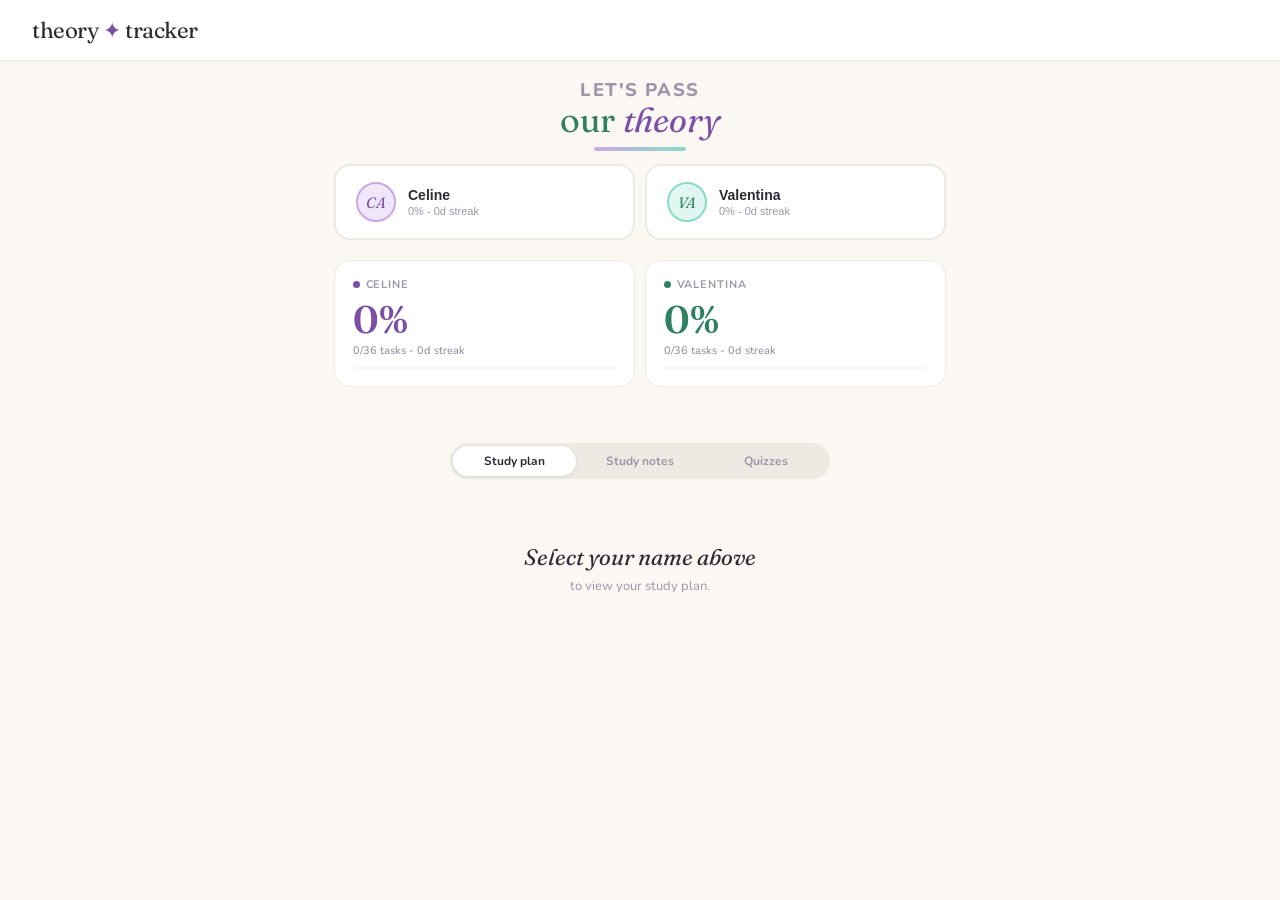
==== driving/theory.html @ 62788076 "Import Theory Tracker source" ====
<!DOCTYPE html>
<html lang="en">
<head>
<meta charset="UTF-8">
<meta name="apple-mobile-web-app-capable" content="yes">
<meta name="apple-mobile-web-app-status-bar-style" content="default">
<meta name="apple-mobile-web-app-title" content="Theory Tracker">
<meta name="theme-color" content="#7B4FA6">
<link rel="manifest" href="/manifest.json">
<link rel="apple-touch-icon" href="/icon-192.png">
<link rel="apple-touch-icon" sizes="192x192" href="/icon-192.png">
<link rel="apple-touch-icon" sizes="512x512" href="/icon-512.png">
<meta name="viewport" content="width=device-width, initial-scale=1.0">
<title>Theory Tracker</title>
<link rel="preconnect" href="https://fonts.googleapis.com">
<link href="https://fonts.googleapis.com/css2?family=Fraunces:ital,opsz,wght@0,9..144,400;0,9..144,600;1,9..144,400&family=Nunito:wght@400;500;600;700&display=swap" rel="stylesheet">
<style>
:root{--bg:#FBF8F4;--white:#FFFFFF;--text:#2D2A35;--muted:#9B96A8;--border:#EDE9E3;
--w1:#E8D5F5;--w1t:#7B4FA6;--w1b:#F5EDFB;--w2:#D5EEF5;--w2t:#2E7FA0;--w2b:#EAF7FB;
--w3:#F5D5E8;--w3t:#A64F7B;--w3b:#FBE9F4;--w4:#F5E8D5;--w4t:#A67B4F;--w4b:#FBF2E9;
--w5:#D5F5E8;--w5t:#2E8060;--w5b:#E9FBF4;--w6:#F0F5D5;--w6t:#6B7A30;--w6b:#F7FBE9;
--c:#C9A8E8;--c-soft:#F0E6FA;--c-text:#7B4FA6;--v:#8ADBC5;--v-soft:#E0F7F1;--v-text:#2E8060;
--radius:16px;--radius-sm:10px;--radius-pill:100px;}
*{box-sizing:border-box;margin:0;padding:0;}
body{background:var(--bg);color:var(--text);font-family:"Nunito",sans-serif;font-size:14px;min-height:100vh;}
.top-bar{background:var(--white);border-bottom:1.5px solid var(--border);padding:1rem 2rem;display:flex;align-items:center;justify-content:space-between;position:sticky;top:0;z-index:10;}
.logo{font-family:"Fraunces",serif;font-size:1.4rem;color:var(--text);letter-spacing:-0.02em;}
.logo .star{color:var(--c-text);}
.tabs{display:flex;gap:3px;background:var(--border);border-radius:var(--radius-pill);padding:3px;margin:1.25rem auto 1rem;max-width:380px;}
.tab-btn{flex:1;padding:7px 8px;border:none;border-radius:var(--radius-pill);font-family:"Nunito",sans-serif;font-size:12px;font-weight:700;cursor:pointer;transition:all 0.2s;background:transparent;color:var(--muted);}
.tab-btn.active{background:var(--white);color:var(--text);box-shadow:0 1px 4px rgba(0,0,0,0.08);}
.main{max-width:660px;margin:0 auto;padding:0 1.5rem 5rem;}
.welcome{text-align:center;padding:1.25rem 0 0.85rem;}
.welcome h2{font-family:"Fraunces",serif;color:var(--text);line-height:1.02;}
.welcome h2 .line-main{display:block;font-size:1.15rem;font-family:"Nunito",sans-serif;font-weight:800;letter-spacing:0.08em;text-transform:uppercase;color:var(--muted);margin-bottom:2px;}
.welcome h2 .line-accent{display:block;font-size:2.15rem;font-weight:400;}
.welcome h2 .soft{color:var(--v-text);}
.welcome h2 .script{font-style:italic;color:var(--c-text);}
.welcome h2::after{content:"";display:block;width:92px;height:4px;border-radius:4px;background:linear-gradient(90deg,var(--c),var(--v));margin:10px auto 0;}
.picker{display:grid;grid-template-columns:1fr 1fr;gap:10px;margin-bottom:1.25rem;}
.pick-btn{background:var(--white);border:2px solid var(--border);border-radius:var(--radius);padding:1rem 1.25rem;cursor:pointer;display:flex;align-items:center;gap:12px;transition:all 0.18s;text-align:left;}
.pick-btn:hover{border-color:var(--c);transform:translateY(-1px);}
.pick-btn.active-c{border-color:var(--c);background:var(--c-soft);}
.pick-btn.active-v{border-color:var(--v);background:var(--v-soft);}
.pick-avatar{width:40px;height:40px;border-radius:50%;display:flex;align-items:center;justify-content:center;font-family:"Fraunces",serif;font-style:italic;font-size:15px;flex-shrink:0;}
.av-c{background:var(--c-soft);color:var(--c-text);border:2px solid var(--c);}
.av-v{background:var(--v-soft);color:var(--v-text);border:2px solid var(--v);}
.pick-name{font-size:14px;font-weight:700;color:var(--text);}
.pick-sub{font-size:11px;color:var(--muted);margin-top:2px;}
.vs-grid{display:grid;grid-template-columns:1fr 1fr;gap:10px;margin-bottom:1.25rem;}
.vs-card{background:var(--white);border:1.5px solid var(--border);border-radius:var(--radius);padding:1rem 1.1rem;}
.vs-label{font-size:11px;font-weight:700;letter-spacing:0.08em;text-transform:uppercase;color:var(--muted);display:flex;align-items:center;gap:6px;margin-bottom:8px;}
.dot{width:7px;height:7px;border-radius:50%;flex-shrink:0;}
.dot-c{background:var(--c-text);}.dot-v{background:var(--v-text);}
.vs-pct{font-family:"Fraunces",serif;font-size:2.4rem;font-weight:600;line-height:1;}
.vs-pct.col-c{color:var(--c-text);}.vs-pct.col-v{color:var(--v-text);}
.vs-detail{font-size:11px;color:var(--muted);margin-top:4px;font-weight:600;}
.vs-lead{font-size:11px;font-weight:700;margin-top:6px;padding:3px 10px;border-radius:var(--radius-pill);display:inline-block;}
.track{height:4px;background:var(--bg);border-radius:2px;margin-top:8px;overflow:hidden;}
.track-fill{height:4px;border-radius:2px;transition:width 0.6s cubic-bezier(.4,0,.2,1);}
.fill-c{background:var(--c-text);}.fill-v{background:var(--v-text);}
.syncing{font-size:11px;color:var(--muted);text-align:right;min-height:16px;margin-bottom:2px;}
.banner{border-radius:var(--radius);padding:12px 16px;margin-bottom:1rem;display:flex;align-items:center;gap:10px;font-size:13px;font-weight:600;border:1.5px solid transparent;}
.week-block{border-radius:var(--radius);margin-bottom:8px;overflow:hidden;border:1.5px solid transparent;transition:box-shadow 0.2s;}
.week-block:hover{box-shadow:0 3px 16px rgba(0,0,0,0.06);}
.week-header{display:flex;align-items:center;gap:10px;padding:13px 15px;cursor:pointer;}
.wk-badge{font-size:11px;font-weight:700;padding:3px 9px;border-radius:var(--radius-pill);flex-shrink:0;}
.week-title-text{font-size:13px;font-weight:700;flex:1;}
.week-prog{font-size:12px;font-weight:700;opacity:0.6;}
.chevron{font-size:16px;opacity:0.5;transition:transform 0.2s;flex-shrink:0;line-height:1;}
.chevron.open{transform:rotate(180deg);}
.week-body{padding:0 15px 14px;}
.mini-bar-wrap{height:3px;background:rgba(255,255,255,0.5);border-radius:2px;margin:2px 0 12px;}
.mini-bar{height:3px;border-radius:2px;transition:width 0.3s;}
.task-row{display:flex;align-items:flex-start;gap:10px;padding:7px 0;border-bottom:1px solid rgba(255,255,255,0.5);}
.task-row:last-child{border-bottom:none;}
.check-box{width:19px;height:19px;border-radius:5px;border:2px solid rgba(0,0,0,0.15);cursor:pointer;flex-shrink:0;margin-top:1px;display:flex;align-items:center;justify-content:center;transition:all 0.15s;background:rgba(255,255,255,0.7);}
.check-box:hover{border-color:rgba(0,0,0,0.3);}
.check-box.done-c{background:var(--c-text);border-color:var(--c-text);}
.check-box.done-v{background:var(--v-text);border-color:var(--v-text);}
.check-box.done-c::after,.check-box.done-v::after{content:"";width:10px;height:6px;border-left:2px solid #fff;border-bottom:2px solid #fff;transform:rotate(-45deg) translateY(-1px);display:block;}
.task-label{font-size:13px;line-height:1.5;flex:1;font-weight:500;}
.task-label.done{opacity:0.4;text-decoration:line-through;}
.week-quick-links{display:flex;gap:8px;margin-top:10px;padding-top:10px;border-top:1px solid rgba(255,255,255,0.5);}
.quick-link-btn{flex:1;padding:7px;border-radius:var(--radius-pill);font-family:"Nunito",sans-serif;font-size:12px;font-weight:700;cursor:pointer;transition:all 0.15s;background:rgba(255,255,255,0.5);}
.quick-link-btn:hover{background:rgba(255,255,255,0.85);}
.log-btn{width:100%;margin-top:1rem;padding:13px;font-family:"Nunito",sans-serif;font-size:14px;font-weight:700;border-radius:var(--radius);border:2px solid var(--border);background:var(--white);color:var(--text);cursor:pointer;transition:all 0.15s;}
.log-btn:hover{background:var(--c-soft);border-color:var(--c);color:var(--c-text);}
/* Notes */
.notes-week-cards{display:flex;flex-direction:column;gap:12px;}
.notes-week-card{background:var(--white);border-radius:var(--radius);overflow:hidden;border:1.5px solid var(--border);}
.nwc-head{display:flex;align-items:center;gap:10px;padding:13px 15px;cursor:pointer;}
.nwc-head:hover{opacity:0.85;}
.nwc-title{font-size:14px;font-weight:700;flex:1;}
.nwc-count{font-size:12px;opacity:0.6;font-weight:600;}
.nwc-chevron{font-size:16px;opacity:0.4;transition:transform 0.2s;}
.nwc-chevron.open{transform:rotate(180deg);}
.topic-list{padding:0 12px 12px;}
.topic-card{display:flex;align-items:center;gap:10px;padding:10px 12px;border-radius:var(--radius-sm);margin-bottom:6px;cursor:pointer;transition:all 0.15s;border:1px solid transparent;}
.topic-card:last-child{margin-bottom:0;}
.topic-card:hover{transform:translateX(3px);}
.topic-icon{font-size:20px;flex-shrink:0;}
.topic-text{flex:1;}
.topic-title{font-size:13px;font-weight:700;}
.topic-summary{font-size:11px;opacity:0.7;margin-top:2px;}
.topic-arrow{font-size:16px;opacity:0.4;}
/* Reading view */
.reading-view{position:fixed;inset:0;background:var(--bg);z-index:100;overflow-y:auto;}
.reading-top{background:var(--white);border-bottom:1.5px solid var(--border);padding:1rem 1.5rem;display:flex;align-items:center;gap:12px;position:sticky;top:0;z-index:10;}
.reading-back{font-family:"Nunito",sans-serif;font-size:13px;font-weight:700;color:var(--muted);border:1.5px solid var(--border);border-radius:var(--radius-pill);padding:6px 14px;background:var(--white);cursor:pointer;}
.reading-back:hover{background:var(--bg);}
.reading-crumb{font-size:13px;color:var(--muted);flex:1;}
.reading-body{max-width:620px;margin:0 auto;padding:1.5rem 1.5rem 2rem;}
.reading-topic-badge{display:inline-flex;align-items:center;gap:6px;font-size:11px;font-weight:700;padding:4px 12px;border-radius:var(--radius-pill);margin-bottom:1rem;}
.reading-h1{font-family:"Fraunces",serif;font-size:1.6rem;font-weight:400;line-height:1.2;margin-bottom:0.4rem;}
.reading-summary{font-size:13px;color:var(--muted);margin-bottom:1.25rem;line-height:1.6;font-style:italic;}
.key-facts{border-radius:var(--radius-sm);padding:14px 16px;margin-bottom:1.5rem;}
.key-facts-title{font-size:11px;font-weight:700;letter-spacing:0.07em;text-transform:uppercase;margin-bottom:10px;opacity:0.7;}
.key-fact-item{display:flex;align-items:flex-start;gap:8px;padding:4px 0;font-size:13px;font-weight:600;line-height:1.4;}
.key-fact-dot{width:6px;height:6px;border-radius:50%;flex-shrink:0;margin-top:5px;}
.note-section{margin-bottom:1.4rem;}
.note-heading{font-size:14px;font-weight:700;margin-bottom:8px;display:flex;align-items:center;gap:8px;}
.note-body{font-size:13px;line-height:1.8;}
.diagram-wrap{margin:12px 0 4px;}
.reading-actions{display:grid;grid-template-columns:1fr 1fr;gap:10px;margin-top:2rem;padding-top:1.5rem;border-top:1.5px solid var(--border);}
.action-btn{padding:13px;border-radius:var(--radius);font-family:"Nunito",sans-serif;font-size:13px;font-weight:700;cursor:pointer;transition:all 0.15s;border:2px solid;text-align:center;}
.action-btn-primary{background:var(--text);color:var(--white);border-color:var(--text);}
.action-btn-primary:hover{opacity:0.85;}
.action-btn-secondary{background:var(--white);color:var(--text);border-color:var(--border);}
.action-btn-secondary:hover{background:var(--bg);}
/* Quiz tab */
.quiz-section-title{font-size:11px;font-weight:700;letter-spacing:0.1em;text-transform:uppercase;color:var(--muted);margin-bottom:10px;}
.mock-test-card{background:var(--white);border:2px solid var(--c);border-radius:var(--radius);padding:18px 20px;margin-bottom:1.25rem;display:flex;align-items:center;gap:14px;}
.mock-icon{font-size:2rem;flex-shrink:0;}
.mock-text{flex:1;}
.mock-title{font-size:15px;font-weight:700;color:var(--text);margin-bottom:3px;}
.mock-sub{font-size:12px;color:var(--muted);}
.mock-start-btn{font-family:"Nunito",sans-serif;font-size:13px;font-weight:700;padding:10px 18px;border-radius:var(--radius-pill);border:none;background:var(--c-text);color:var(--white);cursor:pointer;flex-shrink:0;transition:all 0.15s;}
.mock-start-btn:hover{opacity:0.85;}
.weak-spot-card{background:var(--white);border:2px solid #FF8C00;border-radius:var(--radius);padding:18px 20px;margin-bottom:1.25rem;display:flex;align-items:center;gap:14px;}
.weak-empty{background:var(--white);border:1.5px solid var(--border);border-radius:var(--radius);padding:16px 20px;margin-bottom:1.25rem;font-size:13px;color:var(--muted);text-align:center;}
.quiz-intro{font-size:13px;color:var(--muted);text-align:center;padding:0.25rem 0 0.75rem;}
.quiz-wk-cards{display:flex;flex-direction:column;gap:10px;}
.quiz-wk-card{background:var(--white);border-radius:var(--radius);overflow:hidden;}
.qwc-head{display:flex;align-items:center;gap:10px;padding:13px 15px;}
.qwc-title{font-size:13px;font-weight:700;flex:1;}
.qwc-pool{font-size:11px;font-weight:700;opacity:0.5;}
.rounds-row{display:flex;gap:8px;padding:0 15px 13px;flex-wrap:wrap;}
.round-btn{display:flex;align-items:center;gap:6px;padding:8px 14px;border-radius:var(--radius-pill);font-family:"Nunito",sans-serif;font-size:12px;font-weight:700;cursor:pointer;border:1.5px solid;transition:all 0.15s;}
.round-btn:hover:not(.locked-round){transform:translateY(-1px);}
.round-btn.locked-round{opacity:0.3;cursor:not-allowed;}
.round-num{width:18px;height:18px;border-radius:50%;display:flex;align-items:center;justify-content:center;font-size:10px;font-weight:700;flex-shrink:0;}
.locked-hint{font-size:12px;color:var(--muted);padding:0 15px 13px;font-style:italic;}
/* Active quiz */
.active-quiz{background:var(--white);border-radius:var(--radius);padding:20px;margin-top:1rem;}
.aq-head{display:flex;align-items:center;justify-content:space-between;margin-bottom:14px;}
.aq-title{font-size:13px;font-weight:700;}
.aq-close{font-family:"Nunito",sans-serif;font-size:12px;font-weight:700;color:var(--muted);border:1.5px solid var(--border);border-radius:var(--radius-pill);padding:4px 12px;background:transparent;cursor:pointer;}
.aq-close:hover{background:var(--bg);}
.aq-prog{height:4px;background:var(--bg);border-radius:2px;margin-bottom:14px;overflow:hidden;}
.aq-prog-fill{height:4px;border-radius:2px;transition:width 0.3s;}
.aq-counter{font-size:12px;color:var(--muted);font-weight:600;margin-bottom:8px;}
.aq-q{font-size:15px;font-weight:700;line-height:1.5;margin-bottom:14px;}
.aq-opts{display:flex;flex-direction:column;gap:8px;}
.aq-opt{background:var(--bg);border:1.5px solid var(--border);border-radius:var(--radius-sm);padding:11px 15px;font-size:13px;font-weight:600;cursor:pointer;transition:all 0.15s;text-align:left;font-family:"Nunito",sans-serif;width:100%;color:var(--text);}
.aq-opt:hover:not(:disabled){border-color:var(--muted);background:var(--white);}
.aq-opt.correct{background:#E9FBF4;border-color:#2E8060;color:#085041;}
.aq-opt.wrong{background:#FBE9F4;border-color:#A64F7B;color:#4B1528;}
.aq-opt:disabled{cursor:default;}
.aq-feedback{font-size:13px;margin-top:12px;font-weight:700;min-height:20px;}
.aq-nav{display:flex;align-items:center;justify-content:space-between;margin-top:16px;}
.aq-nav-btn{font-family:"Nunito",sans-serif;font-size:13px;font-weight:700;padding:9px 20px;border-radius:var(--radius-pill);border:1.5px solid var(--border);background:var(--white);cursor:pointer;transition:all 0.15s;color:var(--text);}
.aq-nav-btn:hover:not(:disabled){background:var(--bg);}
.aq-nav-btn:disabled{opacity:0.3;cursor:default;}
.aq-score-mid{font-size:12px;font-weight:700;color:var(--muted);}
.aq-complete{text-align:center;padding:10px 0;}
.aq-big{font-family:"Fraunces",serif;font-size:2.8rem;font-weight:600;}
.aq-pass{color:#2E8060;}.aq-fail{color:#A64F7B;}
.aq-msg{font-size:14px;font-weight:700;margin-top:6px;color:var(--muted);}
.aq-pass-banner{background:#E9FBF4;border:2px solid #2E8060;border-radius:var(--radius-sm);padding:12px 16px;margin-top:14px;font-size:13px;font-weight:700;color:#085041;}
.aq-fail-banner{background:#FBE9F4;border:2px solid #A64F7B;border-radius:var(--radius-sm);padding:12px 16px;margin-top:14px;font-size:13px;font-weight:700;color:#4B1528;}
.aq-retry{font-family:"Nunito",sans-serif;font-size:13px;font-weight:700;padding:10px 24px;border-radius:var(--radius-pill);border:1.5px solid var(--border);background:var(--white);cursor:pointer;margin-top:14px;transition:all 0.15s;color:var(--text);display:inline-block;}
.aq-retry:hover{background:var(--bg);}
.no-user{text-align:center;padding:3rem 1rem;}
.no-user h3{font-family:"Fraunces",serif;font-size:1.4rem;font-weight:400;font-style:italic;color:var(--text);margin-bottom:6px;}
.no-user p{color:var(--muted);font-size:13px;}
@media(max-width:480px){.top-bar{padding:1rem 1.25rem;}.main{padding:0 1.25rem 5rem;}.vs-pct{font-size:2rem;}.reading-actions{grid-template-columns:1fr;}.mock-test-card,.weak-spot-card{flex-wrap:wrap;}.mock-start-btn{width:100%;text-align:center;}}
</style>
</head>
<body>
<div class="top-bar">
  <div class="logo">theory<span class="star"> &#10022; </span>tracker</div>
</div>
<div class="main">
  <div class="welcome"><h2><span class="line-main">Let's pass</span><span class="line-accent"><span class="soft">our</span> <span class="script">theory</span></span></h2></div>
  <div class="picker">
    <button class="pick-btn" id="btn-c" onclick="selectUser('celine')">
      <div class="pick-avatar av-c">CA</div>
      <div><div class="pick-name">Celine</div><div class="pick-sub" id="sub-c">loading...</div></div>
    </button>
    <button class="pick-btn" id="btn-v" onclick="selectUser('valentina')">
      <div class="pick-avatar av-v">VA</div>
      <div><div class="pick-name">Valentina</div><div class="pick-sub" id="sub-v">loading...</div></div>
    </button>
  </div>
  <div class="vs-grid">
    <div class="vs-card">
      <div class="vs-label"><span class="dot dot-c"></span>Celine</div>
      <div class="vs-pct col-c" id="vs-pct-c">-</div>
      <div class="vs-detail" id="vs-detail-c">loading...</div>
      <div id="vs-lead-c"></div>
      <div class="track"><div class="track-fill fill-c" id="prog-c" style="width:0%"></div></div>
    </div>
    <div class="vs-card">
      <div class="vs-label"><span class="dot dot-v"></span>Valentina</div>
      <div class="vs-pct col-v" id="vs-pct-v">-</div>
      <div class="vs-detail" id="vs-detail-v">loading...</div>
      <div id="vs-lead-v"></div>
      <div class="track"><div class="track-fill fill-v" id="prog-v" style="width:0%"></div></div>
    </div>
  </div>
  <div class="syncing" id="sync-status"></div>
  <div class="tabs">
    <button class="tab-btn active" id="tab-track" onclick="switchTab('track')">Study plan</button>
    <button class="tab-btn" id="tab-notes" onclick="switchTab('notes')">Study notes</button>
    <button class="tab-btn" id="tab-quiz" onclick="switchTab('quiz')">Quizzes</button>
  </div>
  <div id="tab-track-content"><div id="main-area"><div class="no-user"><h3>Select your name above</h3><p>to view your study plan.</p></div></div></div>
  <div id="tab-notes-content" style="display:none;"><div id="notes-area"><div class="no-user"><h3>Select your name above</h3><p>to access study notes.</p></div></div></div>
  <div id="tab-quiz-content" style="display:none;"><div id="quiz-area"><div class="no-user"><h3>Select your name above</h3><p>to access quizzes.</p></div></div></div>
</div>
<div class="reading-view" id="reading-view" style="display:none;"></div>
<script>
var WORKER_URL="https://theory-tracker-api.alumceline.workers.dev";
var POOLS=JSON.parse(atob("[base64]/[base64]/[base64]/[base64]/[base64]/[base64]/[base64]/[base64]/[base64]/[base64]/[base64]/[base64]/[base64]/[base64]/[base64]/[base64]/[base64]/[base64]/[base64]/[base64]/Iiwib3B0cyI6WyJUdXJuIGF0IHRoZSBuZXh0IGxlZnQiLCJQdWxsIHVwIG9uIHRoZSBsZWZ0IiwiU3RvcCBpbW1lZGlhdGVseSIsIk1vdmUgb3ZlciB0byB0aGUgbGVmdCJdLCJhIjoxfSx7InEiOiJXaGF0IGRvZXMgJ3RhaWxnYXRpbmcnIG1lYW4/[base64]/[base64]/[base64]/[base64]/[base64]/[base64]/[base64]/[base64]/[base64]/[base64]/[base64]/[base64]/[base64]/[base64]/[base64]/[base64]/[base64]/[base64]/[base64]/[base64]/[base64]/[base64]/[base64]/[base64]/[base64]/[base64]/[base64]/[base64]/[base64]/[base64]/[base64]/[base64]/[base64]/[base64]/[base64]/[base64]/[base64]/[base64]/[base64]/[base64]/[base64]/[base64]/[base64]/[base64]/[base64]/[base64]/[base64]/[base64]/[base64]/[base64]/[base64]/[base64]/[base64]/[base64]/[base64]/[base64]/[base64]/[base64]/[base64]/[base64]/[base64]/[base64]/[base64]/[base64]/[base64]/[base64]/[base64]/[base64]/[base64]/[base64]/[base64]/[base64]/[base64]/[base64]/[base64]/[base64]/[base64]/[base64]/[base64]/[base64]/[base64]/[base64]/[base64]/[base64]/[base64]/[base64]/[base64]/[base64]/[base64]/[base64]/[base64]/[base64]/[base64]/[base64]/[base64]/[base64]/[base64]/[base64]/[base64]/[base64]/[base64]/[base64]/[base64]/[base64]/[base64]/[base64]/[base64]/[base64]/[base64]/[base64]/[base64]/[base64]/[base64]/[base64]/[base64]/[base64]/[base64]/[base64]/[base64]/[base64]/[base64]/[base64]/[base64]/[base64]/[base64]/[base64]/[base64]/[base64]/[base64]/[base64]/[base64]/[base64]/[base64]/[base64]/[base64]/[base64]/[base64]/[base64]/[base64]/[base64]/[base64]/[base64]/[base64]/[base64]/[base64]/[base64]/[base64]/[base64]/[base64]/[base64]/[base64]/[base64]/[base64]/[base64]/[base64]/[base64]/[base64]/[base64]/[base64]/[base64]/[base64]/[base64]/[base64]/[base64]/[base64]/[base64]/[base64]/[base64]/[base64]/[base64]/[base64]/[base64]/[base64]/[base64]/[base64]/Iiwib3B0cyI6WyJDYXJzIiwiQ3ljbGlzdHMiLCJCdXNlcyIsIkxvcnJpZXMiXSwiYSI6MX0seyJxIjoiQSBiYWxsIHJvbGxzIGludG8gdGhlIHJvYWQgYWhlYWQuIFdoYXQgc2hvdWxkIHlvdSBleHBlY3Q/[base64]/[base64]/[base64]/[base64]/[base64]/[base64]/[base64]/[base64]/[base64]/[base64]/[base64]/[base64]/[base64]/[base64]/[base64]/[base64]/[base64]/[base64]/[base64]/[base64]/[base64]/[base64]/[base64]/[base64]/[base64]/[base64]/[base64]/[base64]/[base64]/[base64]/[base64]/[base64]/[base64]/[base64]/[base64]/[base64]/[base64]/[base64]/[base64]/[base64]/[base64]/[base64]/[base64]/[base64]/[base64]/[base64]/[base64]/[base64]/[base64]/[base64]/[base64]/[base64]/[base64]/[base64]/[base64]/[base64]/[base64]/[base64]/[base64]/[base64]/[base64]/[base64]/[base64]/[base64]/Iiwib3B0cyI6WyIzMCBtcGgiLCI1MCBtcGgiLCI2MCBtcGgiLCI3MCBtcGgiXSwiYSI6M30seyJxIjoiV2hhdCBzaG91bGQgeW91IGRvIGlmIHlvdSB3YW50IHRvIG92ZXJ0YWtlIGEgdHJhY3RvciBidXQgYXJlbid0IHN1cmUgdGhhdCBpdCdzIHNhZmU/[base64]/[base64]/[base64]/[base64]/[base64]/[base64]/[base64]/[base64]"));
var NOTES=JSON.parse(atob("[base64]"));
var DIAGRAMS={"msm":`<svg viewBox="0 0 520 110" xmlns="http://www.w3.org/2000/svg" style="width:100%;max-width:520px;margin:12px 0;"><rect x="0" y="0" width="520" height="110" rx="10" fill="#F5EDFB"/><rect x="10" y="20" width="140" height="70" rx="8" fill="#7B4FA6" opacity="0.15"/><text x="80" y="48" text-anchor="middle" font-family="Nunito,sans-serif" font-size="22" fill="#7B4FA6">&#128270;</text><text x="80" y="68" text-anchor="middle" font-family="Nunito,sans-serif" font-size="13" font-weight="700" fill="#7B4FA6">MIRROR</text><text x="80" y="82" text-anchor="middle" font-family="Nunito,sans-serif" font-size="10" fill="#7B4FA6">Check all mirrors</text><text x="185" y="60" text-anchor="middle" font-family="Nunito,sans-serif" font-size="20" fill="#7B4FA6">&#8594;</text><rect x="195" y="20" width="140" height="70" rx="8" fill="#7B4FA6" opacity="0.15"/><text x="265" y="48" text-anchor="middle" font-family="Nunito,sans-serif" font-size="22" fill="#7B4FA6">&#128276;</text><text x="265" y="68" text-anchor="middle" font-family="Nunito,sans-serif" font-size="13" font-weight="700" fill="#7B4FA6">SIGNAL</text><text x="265" y="82" text-anchor="middle" font-family="Nunito,sans-serif" font-size="10" fill="#7B4FA6">Indicate intention</text><text x="370" y="60" text-anchor="middle" font-family="Nunito,sans-serif" font-size="20" fill="#7B4FA6">&#8594;</text><rect x="380" y="20" width="130" height="70" rx="8" fill="#7B4FA6" opacity="0.15"/><text x="445" y="48" text-anchor="middle" font-family="Nunito,sans-serif" font-size="22" fill="#7B4FA6">&#128663;</text><text x="445" y="68" text-anchor="middle" font-family="Nunito,sans-serif" font-size="13" font-weight="700" fill="#7B4FA6">MANOEUVRE</text><text x="445" y="82" text-anchor="middle" font-family="Nunito,sans-serif" font-size="10" fill="#7B4FA6">Position, Speed, Look</text></svg>`,"stopping_distances":`<svg viewBox="0 0 520 220" xmlns="http://www.w3.org/2000/svg" style="width:100%;max-width:520px;margin:12px 0;"><rect x="0" y="0" width="520" height="220" rx="10" fill="#F5EDFB"/><text x="16" y="22" font-family="Nunito,sans-serif" font-size="12" font-weight="700" fill="#7B4FA6">STOPPING DISTANCES</text><text x="16" y="44" font-family="Nunito,sans-serif" font-size="11" font-weight="700" fill="#2D2A35">30 mph</text><rect x="70" y="32" width="81" height="16" rx="3" fill="#7B4FA6" opacity="0.4"/><rect x="151" y="32" width="130" height="16" rx="3" fill="#7B4FA6"/><text x="287" y="44" font-family="Nunito,sans-serif" font-size="10" fill="#7B4FA6">23m</text><text x="16" y="72" font-family="Nunito,sans-serif" font-size="11" font-weight="700" fill="#2D2A35">40 mph</text><rect x="70" y="60" width="108" height="16" rx="3" fill="#7B4FA6" opacity="0.4"/><rect x="178" y="60" width="182" height="16" rx="3" fill="#7B4FA6"/><text x="366" y="72" font-family="Nunito,sans-serif" font-size="10" fill="#7B4FA6">36m</text><text x="16" y="100" font-family="Nunito,sans-serif" font-size="11" font-weight="700" fill="#2D2A35">50 mph</text><rect x="70" y="88" width="135" height="16" rx="3" fill="#7B4FA6" opacity="0.4"/><rect x="205" y="88" width="240" height="16" rx="3" fill="#7B4FA6"/><text x="451" y="100" font-family="Nunito,sans-serif" font-size="10" fill="#7B4FA6">53m</text><text x="16" y="128" font-family="Nunito,sans-serif" font-size="11" font-weight="700" fill="#2D2A35">60 mph</text><rect x="70" y="116" width="162" height="16" rx="3" fill="#7B4FA6" opacity="0.4"/><rect x="232" y="116" width="270" height="16" rx="3" fill="#7B4FA6" opacity="0.8"/><text x="508" y="128" font-family="Nunito,sans-serif" font-size="10" fill="#7B4FA6">73m</text><text x="16" y="156" font-family="Nunito,sans-serif" font-size="11" font-weight="700" fill="#2D2A35">70 mph</text><rect x="70" y="144" width="189" height="16" rx="3" fill="#7B4FA6" opacity="0.4"/><rect x="259" y="144" width="255" height="16" rx="3" fill="#7B4FA6"/><text x="16" y="185" font-family="Nunito,sans-serif" font-size="10" fill="#7B4FA6">70 mph = 96 metres total (24 car lengths)</text><text x="16" y="200" font-family="Nunito,sans-serif" font-size="10" fill="#7B4FA6">Wet conditions: double all distances</text><text x="16" y="215" font-family="Nunito,sans-serif" font-size="10" fill="#7B4FA6">Icy conditions: up to 10x greater</text></svg>`,"sign_shapes":`<svg viewBox="0 0 520 130" xmlns="http://www.w3.org/2000/svg" style="width:100%;max-width:520px;margin:12px 0;"><rect x="0" y="0" width="520" height="130" rx="10" fill="#EAF7FB"/><polygon points="65,20 25,90 105,90" fill="white" stroke="#CC0000" stroke-width="4"/><text x="65" y="70" text-anchor="middle" font-family="sans-serif" font-size="22" fill="#333">!</text><text x="65" y="110" text-anchor="middle" font-family="Nunito,sans-serif" font-size="11" font-weight="700" fill="#2E7FA0">WARNING</text><circle cx="185" cy="55" r="38" fill="white" stroke="#CC0000" stroke-width="4"/><text x="185" y="62" text-anchor="middle" font-family="sans-serif" font-size="24" font-weight="700" fill="#333">30</text><text x="185" y="110" text-anchor="middle" font-family="Nunito,sans-serif" font-size="11" font-weight="700" fill="#2E7FA0">PROHIBITION</text><circle cx="305" cy="55" r="38" fill="#0050A0"/><text x="305" y="48" text-anchor="middle" font-family="sans-serif" font-size="28" fill="white">&#8593;</text><text x="305" y="66" text-anchor="middle" font-family="sans-serif" font-size="11" fill="white">AHEAD</text><text x="305" y="110" text-anchor="middle" font-family="Nunito,sans-serif" font-size="11" font-weight="700" fill="#2E7FA0">INSTRUCTION</text><rect x="380" y="17" width="120" height="76" rx="4" fill="#007A3D"/><text x="440" y="52" text-anchor="middle" font-family="sans-serif" font-size="11" fill="white">London</text><text x="440" y="68" text-anchor="middle" font-family="sans-serif" font-size="11" fill="white">42 miles</text><text x="440" y="110" text-anchor="middle" font-family="Nunito,sans-serif" font-size="11" font-weight="700" fill="#2E7FA0">INFORMATION</text></svg>`,"traffic_lights":`<svg viewBox="0 0 520 160" xmlns="http://www.w3.org/2000/svg" style="width:100%;max-width:520px;margin:12px 0;"><rect x="0" y="0" width="520" height="160" rx="10" fill="#EAF7FB"/><rect x="40" y="10" width="60" height="140" rx="10" fill="#222"/><circle cx="70" cy="38" r="22" fill="#CC0000"/><circle cx="70" cy="80" r="22" fill="#FF8C00"/><circle cx="70" cy="122" r="22" fill="#888"/><text x="120" y="42" font-family="Nunito,sans-serif" font-size="13" font-weight="700" fill="#CC0000">RED</text><text x="120" y="58" font-family="Nunito,sans-serif" font-size="11" fill="#2D2A35">Stop and wait behind the line</text><text x="120" y="84" font-family="Nunito,sans-serif" font-size="13" font-weight="700" fill="#FF8C00">RED + AMBER</text><text x="120" y="100" font-family="Nunito,sans-serif" font-size="11" fill="#2D2A35">Get ready - do NOT move yet</text><rect x="310" y="10" width="60" height="140" rx="10" fill="#222"/><circle cx="340" cy="38" r="22" fill="#888"/><circle cx="340" cy="80" r="22" fill="#888"/><circle cx="340" cy="122" r="22" fill="#00A830"/><text x="390" y="126" font-family="Nunito,sans-serif" font-size="13" font-weight="700" fill="#00A830">GREEN</text><text x="390" y="142" font-family="Nunito,sans-serif" font-size="11" fill="#2D2A35">Go if way is clear</text><text x="390" y="88" font-family="Nunito,sans-serif" font-size="13" font-weight="700" fill="#FF8C00">AMBER</text><text x="390" y="104" font-family="Nunito,sans-serif" font-size="11" fill="#2D2A35">Stop if safe to do so</text></svg>`,"roundabout":`<svg viewBox="0 0 260 260" xmlns="http://www.w3.org/2000/svg" style="width:100%;max-width:260px;margin:12px 0;"><rect x="0" y="0" width="260" height="260" rx="10" fill="#E9FBF4"/><rect x="110" y="0" width="40" height="80" fill="#ccc"/><rect x="110" y="180" width="40" height="80" fill="#ccc"/><rect x="0" y="110" width="80" height="40" fill="#ccc"/><rect x="180" y="110" width="80" height="40" fill="#ccc"/><circle cx="130" cy="130" r="70" fill="#999"/><circle cx="130" cy="130" r="50" fill="#E9FBF4"/><circle cx="130" cy="130" r="28" fill="#2E8060"/><path d="M 195 100 A 70 70 0 0 1 195 160" stroke="white" stroke-width="4" fill="none" stroke-dasharray="8,4"/><polygon points="195,160 185,150 205,150" fill="white"/><text x="130" y="135" text-anchor="middle" font-family="Nunito,sans-serif" font-size="10" font-weight="700" fill="white">Give way</text><text x="130" y="148" text-anchor="middle" font-family="Nunito,sans-serif" font-size="10" font-weight="700" fill="white">to right</text></svg>`,"road_markings":`<svg viewBox="0 0 520 200" xmlns="http://www.w3.org/2000/svg" style="width:100%;max-width:520px;margin:12px 0;"><rect x="0" y="0" width="520" height="200" rx="10" fill="#FBF2E9"/><text x="16" y="20" font-family="Nunito,sans-serif" font-size="12" font-weight="700" fill="#A67B4F">ROAD MARKINGS GUIDE</text><rect x="16" y="35" width="30" height="5" rx="2" fill="#fff" stroke="#333" stroke-width="1"/><rect x="56" y="35" width="30" height="5" rx="2" fill="#fff" stroke="#333" stroke-width="1"/><rect x="96" y="35" width="30" height="5" rx="2" fill="#fff" stroke="#333" stroke-width="1"/><text x="140" y="41" font-family="Nunito,sans-serif" font-size="11" fill="#2D2A35">Short broken = lane divider, cross when safe</text><rect x="16" y="60" width="50" height="5" rx="2" fill="#fff" stroke="#333" stroke-width="1"/><rect x="76" y="60" width="50" height="5" rx="2" fill="#fff" stroke="#333" stroke-width="1"/><text x="140" y="66" font-family="Nunito,sans-serif" font-size="11" fill="#2D2A35">Long broken = hazard warning line</text><rect x="16" y="85" width="110" height="4" rx="1" fill="#fff" stroke="#333" stroke-width="1"/><rect x="16" y="92" width="110" height="4" rx="1" fill="#fff" stroke="#333" stroke-width="1"/><text x="140" y="93" font-family="Nunito,sans-serif" font-size="11" fill="#2D2A35">Double solid = do NOT cross</text><rect x="16" y="115" width="110" height="5" rx="2" fill="#FFD700"/><text x="140" y="121" font-family="Nunito,sans-serif" font-size="11" fill="#2D2A35">Single yellow = restricted parking hours</text><rect x="16" y="138" width="110" height="4" rx="2" fill="#FFD700"/><rect x="16" y="145" width="110" height="4" rx="2" fill="#FFD700"/><text x="140" y="146" font-family="Nunito,sans-serif" font-size="11" fill="#2D2A35">Double yellow = NO parking, any time</text><polyline points="16,170 26,162 36,170 46,162 56,170 66,162 76,170 86,162 96,170 106,162 116,170" fill="none" stroke="#FFD700" stroke-width="3"/><text x="140" y="170" font-family="Nunito,sans-serif" font-size="11" fill="#2D2A35">Yellow zigzags = NO stopping, any time</text><rect x="16" y="182" width="110" height="15" rx="2" fill="none" stroke="#FFD700" stroke-width="2"/><line x1="16" y1="182" x2="126" y2="197" stroke="#FFD700" stroke-width="1.5"/><line x1="42" y1="182" x2="16" y2="197" stroke="#FFD700" stroke-width="1.5"/><line x1="68" y1="182" x2="42" y2="197" stroke="#FFD700" stroke-width="1.5"/><line x1="94" y1="182" x2="68" y2="197" stroke="#FFD700" stroke-width="1.5"/><line x1="120" y1="182" x2="94" y2="197" stroke="#FFD700" stroke-width="1.5"/><text x="140" y="194" font-family="Nunito,sans-serif" font-size="11" fill="#2D2A35">Yellow box = only enter if exit is clear</text></svg>`,"road_studs":`<svg viewBox="0 0 520 110" xmlns="http://www.w3.org/2000/svg" style="width:100%;max-width:520px;margin:12px 0;"><rect x="0" y="0" width="520" height="110" rx="10" fill="#EAF7FB"/><text x="16" y="20" font-family="Nunito,sans-serif" font-size="12" font-weight="700" fill="#2E7FA0">REFLECTIVE ROAD STUDS</text><rect x="16" y="30" width="488" height="60" rx="6" fill="#888"/><rect x="25" y="52" width="14" height="14" rx="7" fill="#CC0000"/><rect x="130" y="52" width="14" height="14" rx="7" fill="white"/><rect x="250" y="52" width="14" height="14" rx="7" fill="white"/><rect x="350" y="52" width="14" height="14" rx="7" fill="#FF8C00"/><rect x="465" y="52" width="14" height="14" rx="7" fill="#00A830"/><text x="32" y="100" text-anchor="middle" font-family="Nunito,sans-serif" font-size="10" fill="#2D2A35">Red</text><text x="32" y="90" text-anchor="middle" font-family="Nunito,sans-serif" font-size="9" fill="#2D2A35">left edge</text><text x="137" y="100" text-anchor="middle" font-family="Nunito,sans-serif" font-size="10" fill="#2D2A35">White</text><text x="137" y="90" text-anchor="middle" font-family="Nunito,sans-serif" font-size="9" fill="#2D2A35">lanes</text><text x="257" y="100" text-anchor="middle" font-family="Nunito,sans-serif" font-size="10" fill="#2D2A35">White</text><text x="257" y="90" text-anchor="middle" font-family="Nunito,sans-serif" font-size="9" fill="#2D2A35">centre</text><text x="357" y="100" text-anchor="middle" font-family="Nunito,sans-serif" font-size="10" fill="#2D2A35">Amber</text><text x="357" y="90" text-anchor="middle" font-family="Nunito,sans-serif" font-size="9" fill="#2D2A35">central res</text><text x="472" y="100" text-anchor="middle" font-family="Nunito,sans-serif" font-size="10" fill="#2D2A35">Green</text><text x="472" y="90" text-anchor="middle" font-family="Nunito,sans-serif" font-size="9" fill="#2D2A35">slip road</text></svg>`,"speed_limits":`<svg viewBox="0 0 520 120" xmlns="http://www.w3.org/2000/svg" style="width:100%;max-width:520px;margin:12px 0;"><rect x="0" y="0" width="520" height="120" rx="10" fill="#F5EDFB"/><text x="16" y="20" font-family="Nunito,sans-serif" font-size="12" font-weight="700" fill="#7B4FA6">SPEED LIMITS AT A GLANCE</text><text x="16" y="45" font-family="Nunito,sans-serif" font-size="11" font-weight="700" fill="#2D2A35">&#128663; Cars</text><circle cx="100" cy="60" r="22" fill="white" stroke="#CC0000" stroke-width="3"/><text x="100" y="65" text-anchor="middle" font-family="sans-serif" font-size="14" font-weight="700" fill="#333">30</text><text x="100" y="98" text-anchor="middle" font-family="Nunito,sans-serif" font-size="10" fill="#2D2A35">Built-up</text><circle cx="200" cy="60" r="22" fill="white" stroke="#CC0000" stroke-width="3"/><text x="200" y="65" text-anchor="middle" font-family="sans-serif" font-size="14" font-weight="700" fill="#333">60</text><text x="200" y="98" text-anchor="middle" font-family="Nunito,sans-serif" font-size="10" fill="#2D2A35">Single c/way</text><circle cx="310" cy="60" r="22" fill="white" stroke="#CC0000" stroke-width="3"/><text x="310" y="65" text-anchor="middle" font-family="sans-serif" font-size="14" font-weight="700" fill="#333">70</text><text x="310" y="98" text-anchor="middle" font-family="Nunito,sans-serif" font-size="10" fill="#2D2A35">Dual/Motorway</text><circle cx="430" cy="60" r="22" fill="white" stroke="#CC0000" stroke-width="3"/><line x1="415" y1="74" x2="445" y2="45" stroke="#333" stroke-width="3"/><text x="430" y="98" text-anchor="middle" font-family="Nunito,sans-serif" font-size="10" fill="#2D2A35">NSL sign</text></svg>`,"warning_signs":`<svg viewBox="0 0 520 150" xmlns="http://www.w3.org/2000/svg" style="width:100%;max-width:520px;margin:12px 0;"><rect x="0" y="0" width="520" height="150" rx="10" fill="#FBE9F4"/><text x="16" y="20" font-family="Nunito,sans-serif" font-size="12" font-weight="700" fill="#A64F7B">COMMON WARNING SIGNS</text><polygon points="60,30 20,100 100,100" fill="white" stroke="#CC0000" stroke-width="3"/><text x="60" y="78" text-anchor="middle" font-size="22">!</text><text x="60" y="120" text-anchor="middle" font-family="Nunito,sans-serif" font-size="10" fill="#2D2A35">Danger</text><polygon points="165,30 125,100 205,100" fill="white" stroke="#CC0000" stroke-width="3"/><path d="M 150 85 Q 165 55 180 85" fill="none" stroke="#333" stroke-width="3"/><text x="165" y="120" text-anchor="middle" font-family="Nunito,sans-serif" font-size="10" fill="#2D2A35">Bend</text><polygon points="270,30 230,100 310,100" fill="white" stroke="#CC0000" stroke-width="3"/><line x1="270" y1="60" x2="270" y2="90" stroke="#333" stroke-width="3"/><line x1="255" y1="75" x2="285" y2="75" stroke="#333" stroke-width="3"/><text x="270" y="120" text-anchor="middle" font-family="Nunito,sans-serif" font-size="10" fill="#2D2A35">Junction</text><polygon points="375,30 335,100 415,100" fill="white" stroke="#CC0000" stroke-width="3"/><circle cx="375" cy="57" r="6" fill="#333"/><line x1="375" y1="63" x2="375" y2="82" stroke="#333" stroke-width="3"/><line x1="362" y1="72" x2="388" y2="72" stroke="#333" stroke-width="2"/><text x="375" y="120" text-anchor="middle" font-family="Nunito,sans-serif" font-size="10" fill="#2D2A35">Pedestrians</text><polygon points="474,30 434,100 514,100" fill="white" stroke="#CC0000" stroke-width="3"/><path d="M 462 80 Q 474 60 486 80" fill="none" stroke="#333" stroke-width="2.5"/><text x="474" y="120" text-anchor="middle" font-family="Nunito,sans-serif" font-size="10" fill="#2D2A35">Slippery</text></svg>`,"regulatory_signs":`<svg viewBox="0 0 520 150" xmlns="http://www.w3.org/2000/svg" style="width:100%;max-width:520px;margin:12px 0;"><rect x="0" y="0" width="520" height="150" rx="10" fill="#E9FBF4"/><text x="16" y="20" font-family="Nunito,sans-serif" font-size="12" font-weight="700" fill="#2E8060">REGULATORY SIGNS</text><circle cx="60" cy="70" r="38" fill="white" stroke="#CC0000" stroke-width="4"/><text x="60" y="78" text-anchor="middle" font-family="sans-serif" font-size="26" font-weight="700" fill="#333">30</text><text x="60" y="120" text-anchor="middle" font-family="Nunito,sans-serif" font-size="10" fill="#2D2A35">Speed limit</text><circle cx="175" cy="70" r="38" fill="#CC0000"/><rect x="145" y="63" width="60" height="14" rx="3" fill="white"/><text x="175" y="120" text-anchor="middle" font-family="Nunito,sans-serif" font-size="10" fill="#2D2A35">No entry</text><circle cx="290" cy="70" r="38" fill="white" stroke="#CC0000" stroke-width="4"/><line x1="268" y1="92" x2="312" y2="46" stroke="#333" stroke-width="4"/><text x="290" y="120" text-anchor="middle" font-family="Nunito,sans-serif" font-size="10" fill="#2D2A35">Nat. speed limit</text><circle cx="400" cy="70" r="38" fill="#003399"/><polygon points="400,40 385,72 415,72" fill="white"/><text x="400" y="120" text-anchor="middle" font-family="Nunito,sans-serif" font-size="10" fill="#2D2A35">Ahead only</text><circle cx="490" cy="70" r="28" fill="#003399"/><path d="M 478 55 L 478 75 L 500 75" fill="none" stroke="white" stroke-width="4" stroke-linecap="round"/><polygon points="494,68 505,75 494,82" fill="white"/><text x="490" y="120" text-anchor="middle" font-family="Nunito,sans-serif" font-size="10" fill="#2D2A35">Turn left</text></svg>`,};

var WK_TITLES=["Highway Code - rules of the road","Road signs and signals","Attitude, safety and your vehicle","Safety margins and vehicle handling","Hazard perception and vulnerable road users","Motorways, incidents, and essential documents"];
var WK_COLORS=[["--w1","--w1t","--w1b"],["--w2","--w2t","--w2b"],["--w3","--w3t","--w3b"],["--w4","--w4t","--w4b"],["--w5","--w5t","--w5b"],["--w6","--w6t","--w6b"]];
var WK_TASKS=[
  ["Read Highway Code sections 1-5","Study speed limits and stopping distances","Learn road markings and lane discipline","Read rules for junctions and roundabouts","Review right of way and pedestrian crossings","Take a 10-question online quiz"],
  ["Study warning signs (triangular)","Study regulatory signs (circular)","Study information signs (rectangular)","Learn traffic light sequences","Study road markings and junctions","Quiz yourself: identify 20 random signs"],
  ["Complete a full 50-question mock test","Review every wrong answer - note topics","Focus on your 3 weakest topic areas","Do a second 50-question test","Study Attitude and Safety topic banks","Read about motorway and adverse conditions"],
  ["Do 50 questions on your weak topics","Study vehicle safety checks (show me/tell me)","Learn rules for towing and dual carriageways","Complete a timed full mock test","Review drink/drug driving rules and penalties","Study first aid at accidents"],
  ["Watch 3 official DVSA hazard perception clips","Learn the scoring system","Complete 10 hazard perception practice clips","Understand developing vs static hazards","Do a full 14-clip hazard perception mock","Mixed revision: 30 MC + 5 hazard clips"],
  ["Full mock test day 1: 50 MC + 14 hazard clips","Review every wrong answer thoroughly","Full mock test day 2: different question bank","Light revision - skim signs and weak topics","Full mock test day 3: aim for 90%+","Rest and relax. You are ready."]
];
var ROUND_THRESHOLDS=[2,4,6];
var ROUND_LABELS=["Round 1","Round 2","Round 3"];
var TOTAL=WK_TASKS.reduce(function(a,w){return a+w.length;},0);
var MOCK_Q_COUNT=50;
var MOCK_PASS=43;

var currentUser=null,currentTab="track",openWeeks={0:true},openNoteWeeks={};
var cache={celine:null,valentina:null};
var saveTimer=null,activeQuiz=null,jumpToWeek=-1;

// Weak spots: stored per user in cache as wrongQuestions: [{q,opts,a,wi},...]
// Mock test: draws 50 from all pools combined

function todayStr(){return new Date().toISOString().slice(0,10);}
function localKey(user){return "theory_tracker_data_"+user;}
function readLocalUser(user){
  try{return JSON.parse(localStorage.getItem(localKey(user))||"{}");}
  catch(e){return {};}
}
function writeLocalUser(user,data){
  try{localStorage.setItem(localKey(user),JSON.stringify(data||{}));}
  catch(e){}
}

function fetchUser(user){
  return fetch(WORKER_URL+"?user="+user)
    .then(function(r){return r.json();})
    .then(function(d){cache[user]=d||{};writeLocalUser(user,cache[user]);return cache[user];})
    .catch(function(){cache[user]=readLocalUser(user)||cache[user]||{};return cache[user];});
}

function pushUser(user,data){
  cache[user]=data;
  writeLocalUser(user,data);
  return fetch(WORKER_URL+"?user="+user,{method:"POST",headers:{"Content-Type":"application/json"},body:JSON.stringify(data)})
    .then(function(){setSyncStatus("saved");})
    .catch(function(){setSyncStatus("saved on this device");});
}

function setSyncStatus(m){document.getElementById("sync-status").textContent=m;setTimeout(function(){document.getElementById("sync-status").textContent="";},2000);}
function countDone(data){if(!data||!data.checked)return 0;return Object.values(data.checked).filter(Boolean).length;}
function weekTasksDone(checked,wi){var n=0;for(var ti=0;ti<WK_TASKS[wi].length;ti++){if(checked[wi+"-"+ti])n++;}return n;}

function updateVsBar(){
  var dC=cache.celine||{},dV=cache.valentina||{};
  var doneC=countDone(dC),doneV=countDone(dV);
  var pctC=Math.round((doneC/TOTAL)*100),pctV=Math.round((doneV/TOTAL)*100);
  var strC=dC.streak||0,strV=dV.streak||0;

  document.getElementById("vs-pct-c").textContent=pctC+"%";
  document.getElementById("vs-detail-c").textContent=doneC+"/"+TOTAL+" tasks - "+strC+"d streak";
  document.getElementById("prog-c").style.width=pctC+"%";
  document.getElementById("sub-c").textContent=pctC+"% - "+strC+"d streak";

  document.getElementById("vs-pct-v").textContent=pctV+"%";
  document.getElementById("vs-detail-v").textContent=doneV+"/"+TOTAL+" tasks - "+strV+"d streak";
  document.getElementById("prog-v").style.width=pctV+"%";
  document.getElementById("sub-v").textContent=pctV+"% - "+strV+"d streak";

  // Competition nudge
  var diff=Math.abs(pctC-pctV);
  var leadC=document.getElementById("vs-lead-c"),leadV=document.getElementById("vs-lead-v");
  leadC.innerHTML="";leadV.innerHTML="";
  if(diff>=2){
    if(pctC>pctV){
      leadC.innerHTML='<span class="vs-lead" style="background:var(--c-soft);color:var(--c-text);">&#128293; Ahead by '+diff+'%</span>';
      leadV.innerHTML='<span class="vs-lead" style="background:var(--bg);color:var(--muted);">'+diff+'% behind - keep going!</span>';
    } else {
      leadV.innerHTML='<span class="vs-lead" style="background:var(--v-soft);color:var(--v-text);">&#128293; Ahead by '+diff+'%</span>';
      leadC.innerHTML='<span class="vs-lead" style="background:var(--bg);color:var(--muted);">'+diff+'% behind - keep going!</span>';
    }
  } else if(pctC>0||pctV>0){
    leadC.innerHTML='<span class="vs-lead" style="background:var(--bg);color:var(--muted);">neck and neck!</span>';
    leadV.innerHTML='<span class="vs-lead" style="background:var(--bg);color:var(--muted);">neck and neck!</span>';
  }
}

function selectUser(user){
  // Store who this device belongs to on first selection
  if(!localStorage.getItem("theory_my_user")){
    localStorage.setItem("theory_my_user",user);
  }
  currentUser=user;
  document.getElementById("btn-c").className="pick-btn"+(user==="celine"?" active-c":"");
  document.getElementById("btn-v").className="pick-btn"+(user==="valentina"?" active-v":"");
  setSyncStatus("syncing...");
  fetchUser(user).then(function(){setSyncStatus("");updateVsBar();renderCurrentTab();});
}

function getMyUser(){
  return localStorage.getItem("theory_my_user");
}

function isMyView(){
  var my=getMyUser();
  return !my||my===currentUser;
}

function renderCurrentTab(){
  if(currentTab==="track")renderTracker();
  else if(currentTab==="notes")renderNotesTab();
  else renderQuizTab(-1);
}

function switchTab(tab){
  currentTab=tab;
  ["track","notes","quiz"].forEach(function(t){
    document.getElementById("tab-"+t).className="tab-btn"+(tab===t?" active":"");
    document.getElementById("tab-"+t+"-content").style.display=tab===t?"block":"none";
  });
  if(tab==="track")renderTracker();
  else if(tab==="notes")renderNotesTab();
  else{var j=jumpToWeek;jumpToWeek=-1;activeQuiz=null;renderQuizTab(j);}
}

function renderTracker(){
  if(!currentUser){document.getElementById("main-area").innerHTML='<div class="no-user"><h3>Select your name above</h3><p>to view your study plan.</p></div>';return;}
  var u=currentUser,data=cache[u]||{},checked=data.checked||{},streak=data.streak||0,studiedDates=data.studiedDates||[];
  var isC=u==="celine",doneClass=isC?"done-c":"done-v",accent=isC?"var(--c-text)":"var(--v-text)",soft=isC?"var(--c-soft)":"var(--v-soft)";
  var studiedToday=studiedDates.indexOf(todayStr())>=0;
  var name=u.charAt(0).toUpperCase()+u.slice(1);
  var html='';
  if(!isMyView()){
    html+='<div class="banner" style="background:#FBF2E9;border-color:#A67B4F33;color:#A67B4F;"><span style="font-size:17px;">&#128270;</span><span>Viewing '+name+' study plan - tap your name to switch back.</span></div>';
  } else {
    html+='<div class="banner" style="background:'+soft+';border-color:'+accent+'33;color:'+accent+';">';
    html+='<span style="font-size:17px;">'+(studiedToday?"&#128293;":"&#128214;")+'</span>';
    html+='<span>'+(studiedToday?(streak>1?streak+"-day streak - smashing it!":"Studied today! Keep it going."):"Tick off tasks below or log today.")+'</span></div>';
  }
  for(var wi=0;wi<WK_TASKS.length;wi++){
    var week=WK_TASKS[wi],cols=WK_COLORS[wi],wDone=weekTasksDone(checked,wi);
    var pct=Math.round((wDone/week.length)*100),isOpen=!!openWeeks[wi];
    var bgCol="var("+cols[2]+")",textCol="var("+cols[1]+")",mainCol="var("+cols[0]+")";
    html+='<div class="week-block" style="background:'+bgCol+';border-color:'+mainCol+';">';
    html+='<div class="week-header" onclick="toggleWeek('+wi+')"><span class="wk-badge" style="background:'+mainCol+';color:'+textCol+';">week '+(wi+1)+'</span><span class="week-title-text" style="color:'+textCol+';">'+WK_TITLES[wi]+'</span><span class="week-prog" style="color:'+textCol+';">'+wDone+'/'+week.length+'</span><span class="chevron'+(isOpen?" open":"")+'" style="color:'+textCol+';">&#8964;</span></div>';
    if(isOpen){
      html+='<div class="week-body"><div class="mini-bar-wrap"><div class="mini-bar" style="width:'+pct+'%;background:'+textCol+';"></div></div>';
      for(var ti=0;ti<week.length;ti++){
        var key=wi+"-"+ti,isDone=!!checked[key];
        html+='<div class="task-row"><div class="check-box '+(isDone?doneClass:'')+'" tabindex="0" onclick="toggleTask(\''+key+'\')" onkeydown="handleKey(event,\''+key+'\')"></div><div class="task-label'+(isDone?" done":"")+'" style="color:'+textCol+';">'+week[ti]+'</div></div>';
      }
      html+='<div class="week-quick-links"><button class="quick-link-btn" style="border:1.5px solid '+textCol+'33;color:'+textCol+';" onclick="openNotes('+wi+')">&#128214; Read notes</button><button class="quick-link-btn" style="border:1.5px solid '+textCol+'33;color:'+textCol+';" onclick="goToQuiz('+wi+')">&#9998; Take quiz</button></div>';
      html+='</div>';
    }
    html+='</div>';
  }
  html+='<button class="log-btn" onclick="logToday()">Mark today as studied</button>';
  document.getElementById("main-area").innerHTML=html;
}

function renderNotesTab(){
  if(!currentUser){document.getElementById("notes-area").innerHTML='<div class="no-user"><h3>Select your name above</h3><p>to access study notes.</p></div>';return;}
  var data=cache[currentUser]||{},noteTopics=data.noteTopics||{};
  var html='<div class="notes-week-cards">';
  for(var wi=0;wi<NOTES.length;wi++){
    var week=NOTES[wi],cols=WK_COLORS[wi];
    var textCol="var("+cols[1]+")",mainCol="var("+cols[0]+")",bgCol="var("+cols[2]+")";
    var isOpen=!!openNoteWeeks[wi];
    html+='<div class="notes-week-card" style="border-color:'+mainCol+';">';
    html+='<div class="nwc-head" style="background:'+bgCol+';" onclick="toggleNoteWeek('+wi+')"><span class="wk-badge" style="background:'+mainCol+';color:'+textCol+';">week '+(wi+1)+'</span><span class="nwc-title" style="color:'+textCol+';">'+week.title+'</span><span class="nwc-count" style="color:'+textCol+';">'+week.topics.length+' topics</span><span class="nwc-chevron'+(isOpen?" open":"")+'" style="color:'+textCol+';">&#8964;</span></div>';
    if(isOpen){
      html+='<div class="topic-list">';
      for(var ti=0;ti<week.topics.length;ti++){
        var topic=week.topics[ti],isStudied=!!noteTopics[wi+"-"+ti];
        html+='<div class="topic-card" style="background:'+bgCol+';border-color:'+mainCol+'22;" onclick="openTopic('+wi+','+ti+')">';
        html+='<span class="topic-icon">'+topic.icon+'</span><div class="topic-text"><div class="topic-title" style="color:'+textCol+';">'+topic.title+'</div><div class="topic-summary" style="color:'+textCol+';">'+topic.summary+'</div></div>';
        html+='<span class="topic-arrow" style="color:'+textCol+';">'+(isStudied?'&#10003;':'&#8250;')+'</span></div>';
      }
      html+='</div>';
    }
    html+='</div>';
  }
  html+='</div>';
  document.getElementById("notes-area").innerHTML=html;
}

function toggleNoteWeek(wi){openNoteWeeks[wi]=!openNoteWeeks[wi];renderNotesTab();}

function openNotes(wi){openNoteWeeks[wi]=true;switchTab("notes");setTimeout(function(){var cards=document.querySelectorAll(".notes-week-card");if(cards[wi])cards[wi].scrollIntoView({behavior:"smooth",block:"start"});},150);}

function openTopic(wi,ti){
  var week=NOTES[wi],topic=week.topics[ti],cols=WK_COLORS[wi];
  var data=cache[currentUser]||{},noteTopics=data.noteTopics||{},isStudied=!!noteTopics[wi+"-"+ti];
  var textCol="var("+cols[1]+")",mainCol="var("+cols[0]+")",bgCol="var("+cols[2]+")";
  var html='<div class="reading-top"><button class="reading-back" onclick="closeReading()">&#8592; Back</button><div class="reading-crumb" style="color:'+textCol+';">Week '+(wi+1)+' / '+topic.title+'</div></div>';
  html+='<div class="reading-body">';
  html+='<div class="reading-topic-badge" style="background:'+mainCol+';color:'+textCol+';">'+topic.icon+' Week '+(wi+1)+'</div>';
  html+='<div class="reading-h1">'+topic.title+'</div>';
  html+='<div class="reading-summary">'+topic.summary+'</div>';
  if(topic.key_facts&&topic.key_facts.length){
    html+='<div class="key-facts" style="background:'+mainCol+'22;">';
    html+='<div class="key-facts-title" style="color:'+textCol+';">Key facts to remember</div>';
    for(var i=0;i<topic.key_facts.length;i++){html+='<div class="key-fact-item"><span class="key-fact-dot" style="background:'+textCol+';"></span>'+topic.key_facts[i]+'</div>';}
    html+='</div>';
  }
  if(topic.diagram&&DIAGRAMS[topic.diagram])html+='<div class="diagram-wrap">'+DIAGRAMS[topic.diagram]+'</div>';
  for(var si=0;si<topic.sections.length;si++){
    var sec=topic.sections[si];
    html+='<div class="note-section"><div class="note-heading" style="color:'+textCol+';"><span style="background:'+mainCol+';width:4px;height:18px;border-radius:2px;display:inline-block;"></span> '+sec.heading+'</div><div class="note-body">'+sec.body+'</div></div>';
  }
  html+='<div class="reading-actions"><button class="action-btn action-btn-primary" onclick="markTopicDone('+wi+','+ti+')">'+(isStudied?'&#10003; Section studied':'&#10003; Mark section as studied')+'</button><button class="action-btn action-btn-secondary" onclick="goToQuiz('+wi+')">Take the quiz &#8594;</button></div>';
  html+='</div>';
  var rv=document.getElementById("reading-view");
  rv.innerHTML=html;rv.style.display="block";rv.scrollTop=0;
}

function closeReading(){document.getElementById("reading-view").style.display="none";}

function markTopicDone(wi,ti){
  if(!currentUser)return;
  var data=cache[currentUser]||{};
  if(!data.noteTopics)data.noteTopics={};
  data.noteTopics[wi+"-"+ti]=true;
  cache[currentUser]=data;
  clearTimeout(saveTimer);saveTimer=setTimeout(function(){pushUser(currentUser,data);},800);
  renderNotesTab();openTopic(wi,ti);
}

function markWeekDone(wi){
  if(!currentUser)return;
  var data=cache[currentUser]||{};
  if(!data.checked)data.checked={};
  for(var ti=0;ti<WK_TASKS[wi].length;ti++)data.checked[wi+"-"+ti]=true;
  cache[currentUser]=data;
  clearTimeout(saveTimer);saveTimer=setTimeout(function(){pushUser(currentUser,data);},800);
  updateVsBar();closeReading();switchTab("track");openWeeks[wi]=true;renderTracker();
}

function goToQuiz(wi){closeReading();jumpToWeek=wi;activeQuiz=null;switchTab("quiz");}

function getAllQuestions(){
  var all=[];
  for(var wi=0;wi<POOLS.length;wi++){
    for(var qi=0;qi<POOLS[wi].length;qi++){
      var q=POOLS[wi][qi];
      all.push({q:q.q,opts:q.opts,a:q.a,wi:wi});
    }
  }
  return all;
}

function getWeakSpots(){
  if(!currentUser)return[];
  var data=cache[currentUser]||{};
  return data.weakQuestions||[];
}

function renderQuizTab(jumpWi){
  if(!currentUser){document.getElementById("quiz-area").innerHTML='<div class="no-user"><h3>Select your name above</h3><p>to access quizzes.</p></div>';return;}
  if(activeQuiz){renderActiveQuiz();return;}
  var checked=(cache[currentUser]||{}).checked||{};
  var weakSpots=getWeakSpots();
  var html='';

  html+='<div class="quiz-section-title">&#127381; Mock test</div>';
  var mockCount=(cache[currentUser]&&cache[currentUser].mockCount)||0;
  var mockBest=(cache[currentUser]&&cache[currentUser].mockBest)||null;
  var myView=isMyView();
  var bestStr=myView?(mockBest!==null?' Best score: '+mockBest+'/50.':' No attempts yet.'):'';
  var attemptStr=myView?' (Attempt '+(mockCount+1)+')':'.';
  html+='<div class="mock-test-card"><div class="mock-icon">&#128203;</div><div class="mock-text"><div class="mock-title">Full Mock Test</div><div class="mock-sub">50 random questions, 57 minutes, pass mark 43/50.'+bestStr+attemptStr+'</div></div><button class="mock-start-btn" onclick="startMockTest()">'+(myView&&mockCount>0?'New mock test':'Start test')+'</button></div>';

  html+='<div class="quiz-section-title">&#127919; Weak spots</div>';
  if(!isMyView()){
    html+='<div class="weak-empty" style="font-style:normal;">&#128274; This is '+currentUser.charAt(0).toUpperCase()+currentUser.slice(1)+' - personal data only.</div>';
  } else if(weakSpots.length>=4){
    html+='<div class="weak-spot-card"><div class="mock-icon">&#9888;</div><div class="mock-text"><div class="mock-title">Drill your weak spots</div><div class="mock-sub">'+weakSpots.length+' questions you have got wrong before</div></div><button class="mock-start-btn" style="background:#FF8C00;" onclick="startWeakSpotQuiz()">Practice</button></div>';
  } else if(weakSpots.length>0){
    html+='<div class="weak-empty">&#9888; Keep doing quizzes to build your weak spots list ('+weakSpots.length+' so far, need 4 to start drilling).</div>';
  } else {
    html+='<div class="weak-empty">&#128516; Complete some quizzes and questions you get wrong will appear here for extra practice.</div>';
  }

  html+='<div class="quiz-section-title">&#128197; Weekly practice rounds</div>';
  html+='<div class="quiz-intro">Unlock rounds by completing tasks. Each round gives 8 random questions from that week.</div>';
  html+='<div class="quiz-wk-cards">';

  for(var wi=0;wi<WK_TITLES.length;wi++){
    var cols=WK_COLORS[wi],textCol="var("+cols[1]+")",mainCol="var("+cols[0]+")",bgCol="var("+cols[2]+")";
    var wDone=weekTasksDone(checked,wi),poolSize=POOLS[wi].length;
    var highlighted=(jumpWi===wi);
    var cardStyle='border:1.5px solid '+mainCol+';'+(highlighted?'box-shadow:0 0 0 3px '+mainCol+'66;':'');
    html+='<div class="quiz-wk-card" style="'+cardStyle+'">';
    html+='<div class="qwc-head" style="background:'+bgCol+';"><span class="wk-badge" style="background:'+mainCol+';color:'+textCol+';">wk '+(wi+1)+'</span><span class="qwc-title" style="color:'+textCol+';">'+WK_TITLES[wi]+'</span><span class="qwc-pool" style="color:'+textCol+';">'+poolSize+' Qs</span></div>';
    if(wDone>=ROUND_THRESHOLDS[0]){
      html+='<div class="rounds-row">';
      for(var ri=0;ri<3;ri++){
        var unlocked=wDone>=ROUND_THRESHOLDS[ri];
        var lCls=unlocked?'':'locked-round';
        var clk=unlocked?'startRoundQuiz('+wi+','+ri+')':'void(0)';
        html+='<button class="round-btn '+lCls+'" style="border-color:'+mainCol+';color:'+textCol+';background:'+(unlocked?bgCol:'transparent')+';" onclick="'+clk+'"><span class="round-num" style="background:'+mainCol+';color:'+textCol+';">'+(ri+1)+'</span>'+ROUND_LABELS[ri];
        if(!unlocked)html+=' <span style="font-size:10px;opacity:0.6;">('+ROUND_THRESHOLDS[ri]+' tasks)</span>';
        html+='</button>';
      }
      html+='</div>';
    } else {
      html+='<div class="locked-hint">Complete '+ROUND_THRESHOLDS[0]+' tasks in week '+(wi+1)+' to unlock Round 1.</div>';
    }
    html+='</div>';
  }
  html+='</div>';
  document.getElementById("quiz-area").innerHTML=html;
  if(jumpWi>=0){setTimeout(function(){var c=document.querySelectorAll(".quiz-wk-card");if(c[jumpWi])c[jumpWi].scrollIntoView({behavior:"smooth",block:"center"});},100);}
}

function shuffle(arr){var a=arr.slice();for(var i=a.length-1;i>0;i--){var j=Math.floor(Math.random()*(i+1));var t=a[i];a[i]=a[j];a[j]=t;}return a;}

function startMockTest(){
  var all=getAllQuestions();
  var shuffled=shuffle(all).slice(0,MOCK_Q_COUNT);
  activeQuiz={type:"mock",questions:shuffled,idx:0,answers:{},startTime:Date.now()};
  renderActiveQuiz();
}

function startWeakSpotQuiz(){
  var weak=getWeakSpots();
  if(weak.length<4)return;
  var shuffled=shuffle(weak).slice(0,Math.min(10,weak.length));
  activeQuiz={type:"weakspot",questions:shuffled,idx:0,answers:{}};
  renderActiveQuiz();
}

function startRoundQuiz(wi,ri){
  var questions=shuffle(POOLS[wi]).slice(0,8);
  var qs=questions.map(function(q){return {q:q.q,opts:q.opts,a:q.a,wi:wi};});
  activeQuiz={type:"round",wi:wi,ri:ri,questions:qs,idx:0,answers:{}};
  renderActiveQuiz();
}

function saveWrongAnswers(quiz){
  if(!currentUser||quiz.saved)return;
  quiz.saved=true;
  var data=cache[currentUser]||{};
  if(!data.weakQuestions)data.weakQuestions=[];
  var existing=data.weakQuestions;

  var totalCorrect=Object.keys(quiz.answers).filter(function(k){return quiz.answers[k]===quiz.questions[parseInt(k)].a;}).length;

  Object.keys(quiz.answers).forEach(function(k){
    var ki=parseInt(k);
    if(quiz.answers[k]!==quiz.questions[ki].a){
      var q=quiz.questions[ki];
      var found=false;
      for(var i=0;i<existing.length;i++){if(existing[i].q===q.q){found=true;break;}}
      if(!found)existing.push({q:q.q,opts:q.opts,a:q.a,wi:q.wi||0});
    }
  });

  if(existing.length>50)existing=existing.slice(existing.length-50);
  data.weakQuestions=existing;

  // Track mock test stats
  if(quiz.type==="mock"){
    data.mockCount=(data.mockCount||0)+1;
    if(data.mockBest===null||data.mockBest===undefined||totalCorrect>data.mockBest){
      data.mockBest=totalCorrect;
    }
    // Save score history (last 10)
    if(!data.mockHistory)data.mockHistory=[];
    data.mockHistory.push({score:totalCorrect,date:todayStr()});
    if(data.mockHistory.length>10)data.mockHistory=data.mockHistory.slice(data.mockHistory.length-10);
  }

  cache[currentUser]=data;
  clearTimeout(saveTimer);saveTimer=setTimeout(function(){pushUser(currentUser,data);},800);
}

function renderActiveQuiz(){
  var aq=activeQuiz;
  var isMock=aq.type==="mock",isWeak=aq.type==="weakspot";
  var q=aq.questions[aq.idx];
  var isAnswered=aq.answers[aq.idx]!==undefined;
  var isCorrect=aq.answers[aq.idx]===q.a;
  var answered=Object.keys(aq.answers).length;
  var totalCorrect=Object.keys(aq.answers).filter(function(k){return aq.answers[k]===aq.questions[parseInt(k)].a;}).length;
  var allDone=answered>=aq.questions.length;
  var pct=Math.round(((aq.idx+(isAnswered?1:0))/aq.questions.length)*100);

  // Colors
  var accentCol=isMock?"var(--c-text)":isWeak?"#FF8C00":"var("+WK_COLORS[aq.wi||0][1]+")";
  var bgAccent=isMock?"var(--c-soft)":isWeak?"#FFF3E0":"var("+WK_COLORS[aq.wi||0][2]+")";
  var borderCol=isMock?"var(--c)":isWeak?"#FF8C00":"var("+WK_COLORS[aq.wi||0][0]+")";

  var title=isMock?"Full Mock Test":isWeak?"Weak Spots Drill":ROUND_LABELS[aq.ri];

  var html='<div class="active-quiz" style="border:1.5px solid '+borderCol+';">';
  html+='<div class="aq-head"><div class="aq-title" style="color:'+accentCol+';">'+title;
  if(isMock){
    var elapsed=Math.floor((Date.now()-aq.startTime)/1000);
    var remaining=Math.max(0,57*60-elapsed);
    var mins=Math.floor(remaining/60),secs=remaining%60;
    html+=' <span style="font-size:11px;opacity:0.6;margin-left:8px;">&#9201; '+(mins<10?"0":"")+mins+":"+(secs<10?"0":"")+secs+'</span>';
  }
  html+='</div><button class="aq-close" onclick="closeQuiz()">close</button></div>';
  html+='<div class="aq-prog"><div class="aq-prog-fill" style="width:'+pct+'%;background:'+accentCol+';"></div></div>';

  if(allDone){
    saveWrongAnswers(aq);
    aq.done=true;
    if(isMock){
      var passed=totalCorrect>=MOCK_PASS;
      var mockHistory=(cache[currentUser]&&cache[currentUser].mockHistory)||[];
      var mockBest=(cache[currentUser]&&cache[currentUser].mockBest)||totalCorrect;
      html+='<div class="aq-complete">';
      html+='<div class="aq-big '+(passed?"aq-pass":"aq-fail")+'">'+totalCorrect+'/'+aq.questions.length+'</div>';
      html+='<div class="aq-msg">'+(passed?"Test passed!":"Not quite - keep practising")+'</div>';
      if(passed){html+='<div class="aq-pass-banner">&#127881; You passed! Score: '+totalCorrect+'/50 (pass mark: '+MOCK_PASS+'). Brilliant work.</div>';}
      else{html+='<div class="aq-fail-banner">Score: '+totalCorrect+'/50. You need '+MOCK_PASS+' to pass. Check your weak spots and try again.</div>';}
      if(mockHistory.length>1&&isMyView()){
        html+='<div style="margin-top:14px;padding:12px 14px;background:var(--bg);border-radius:var(--radius-sm);text-align:left;">';
        html+='<div style="font-size:11px;font-weight:700;letter-spacing:0.07em;text-transform:uppercase;color:var(--muted);margin-bottom:8px;">Your last '+mockHistory.length+' scores</div>';
        html+='<div style="display:flex;gap:8px;flex-wrap:wrap;">';
        for(var hi=0;hi<mockHistory.length;hi++){
          var hs=mockHistory[hi];
          var hpassed=hs.score>=MOCK_PASS;
          html+='<span style="font-size:12px;font-weight:700;padding:4px 10px;border-radius:var(--radius-pill);background:'+(hpassed?"#E9FBF4":"#FBE9F4")+';color:'+(hpassed?"#085041":"#4B1528")+';">'+hs.score+'/50</span>';
        }
        html+='</div><div style="font-size:11px;color:var(--muted);margin-top:8px;">Best score: '+mockBest+'/50</div></div>';
      }
      html+='<button class="mock-start-btn" style="width:100%;margin-top:14px;padding:13px;" onclick="startMockTest()">&#9654; New mock test - fresh random questions</button>';
      html+='</div>';
} else {
      var grade=Math.round((totalCorrect/aq.questions.length)*100);
      var msg=grade===100?"Perfect!":grade>=80?"Excellent!":grade>=60?"Good effort - keep going!":"Keep studying and try again!";
      html+='<div class="aq-complete"><div class="aq-big" style="color:'+accentCol+';">'+totalCorrect+'/'+aq.questions.length+'</div><div class="aq-msg">'+msg+' ('+grade+'%)</div>';
      if(isWeak)html+='<button class="aq-retry" onclick="startWeakSpotQuiz()">Practice weak spots again</button>';
      else html+='<button class="aq-retry" onclick="startRoundQuiz('+aq.wi+','+aq.ri+')">Try again with new questions</button>';
      html+='<br><button class="aq-retry" style="margin-top:8px;" onclick="openNotes('+(aq.wi||0)+')">&#128214; Review notes</button>';
      html+='</div>';
    }
  } else {
    html+='<div class="aq-counter" style="color:'+accentCol+';">Question '+(aq.idx+1)+' of '+aq.questions.length+'</div>';
    html+='<div class="aq-q">'+q.q+'</div><div class="aq-opts">';
    for(var oi=0;oi<q.opts.length;oi++){
      var cls="aq-opt";
      if(isAnswered){if(oi===q.a)cls+=" correct";else if(oi===aq.answers[aq.idx])cls+=" wrong";}
      html+='<button class="'+cls+'" '+(isAnswered?"disabled":"")+'  onclick="answerQuiz('+oi+')">'+q.opts[oi]+'</button>';
    }
    html+='</div>';
    if(isAnswered)html+='<div class="aq-feedback" style="color:'+accentCol+';">'+(isCorrect?"Correct!":"The answer is: "+q.opts[q.a])+'</div>';
    html+='<div class="aq-nav"><button class="aq-nav-btn" onclick="quizPrev()" '+(aq.idx===0?"disabled":"")+'>prev</button><span class="aq-score-mid">'+totalCorrect+'/'+answered+' correct</span><button class="aq-nav-btn" onclick="quizNext()" '+(aq.idx>=aq.questions.length-1||!isAnswered?"disabled":"")+'>next</button></div>';
  }
  html+='</div>';
  document.getElementById("quiz-area").innerHTML=html;

  // Refresh timer every second for mock test
  if(isMock&&!allDone){
    setTimeout(function(){if(activeQuiz&&activeQuiz.type==="mock"&&!activeQuiz.done)renderActiveQuiz();},1000);
  }
}

function answerQuiz(oi){
  if(!activeQuiz||activeQuiz.answers[activeQuiz.idx]!==undefined)return;
  activeQuiz.answers[activeQuiz.idx]=oi;
  renderActiveQuiz();
}

function quizNext(){var aq=activeQuiz;if(aq&&aq.idx<aq.questions.length-1&&aq.answers[aq.idx]!==undefined){aq.idx++;renderActiveQuiz();}}
function quizPrev(){if(activeQuiz&&activeQuiz.idx>0){activeQuiz.idx--;renderActiveQuiz();}}
function closeQuiz(){activeQuiz=null;renderQuizTab(-1);}
function handleKey(e,key){if(e.key===" "||e.key==="Enter")toggleTask(key);}
function toggleWeek(wi){openWeeks[wi]=!openWeeks[wi];renderTracker();}

function toggleTask(key){
  if(!currentUser)return;
  var data=cache[currentUser]||{};
  if(!data.checked)data.checked={};
  data.checked[key]=!data.checked[key];cache[currentUser]=data;
  clearTimeout(saveTimer);saveTimer=setTimeout(function(){pushUser(currentUser,data);},800);
  updateVsBar();renderTracker();
}

function logToday(){
  if(!currentUser)return;
  var today=todayStr(),data=cache[currentUser]||{};
  if(!data.studiedDates)data.studiedDates=[];
  if(data.studiedDates.indexOf(today)>=0)return;
  data.studiedDates.push(today);
  var yesterday=new Date();yesterday.setDate(yesterday.getDate()-1);
  var yStr=yesterday.toISOString().slice(0,10);
  data.streak=(data.lastDate===yStr||data.lastDate===today)?(data.streak||0)+1:1;
  data.lastDate=today;cache[currentUser]=data;
  pushUser(currentUser,data);updateVsBar();renderTracker();
}

Promise.all([fetchUser("celine"),fetchUser("valentina")]).then(function(){updateVsBar();});
</script>
<script>
if('serviceWorker' in navigator){
  window.addEventListener('load', function(){
    navigator.serviceWorker.register('/sw.js').then(function(reg){
      console.log('SW registered');
    }).catch(function(e){
      console.log('SW failed:', e);
    });
  });
}
</script>
</body>
</html>
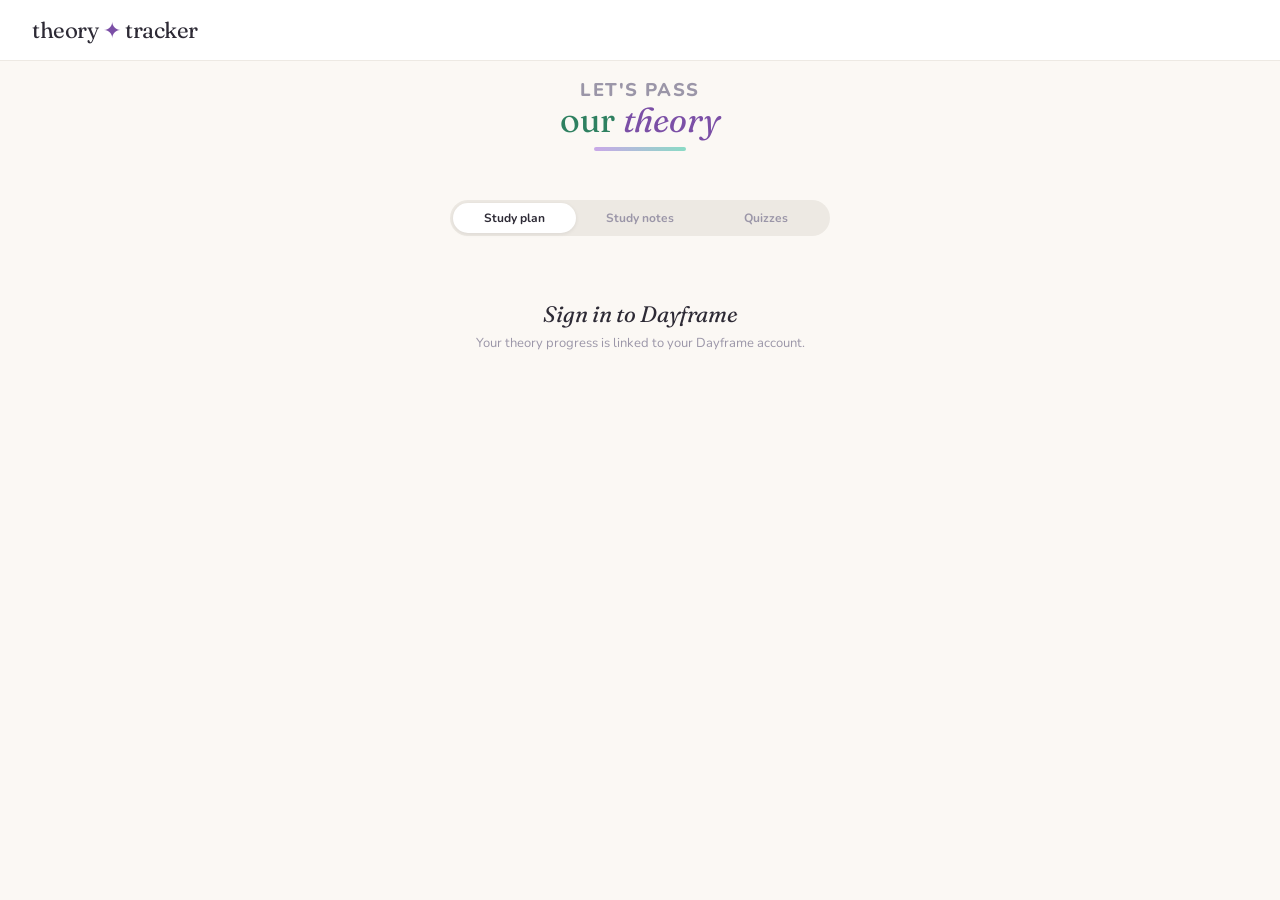
==== commit d3200f8c: "Use Dayframe account for Theory Tracker" ====
--- a/driving/theory.html
+++ b/driving/theory.html
@@ -1,35 +1,35 @@
-<!DOCTYPE html>
-<html lang="en">
-<head>
-<meta charset="UTF-8">
-<meta name="apple-mobile-web-app-capable" content="yes">
-<meta name="apple-mobile-web-app-status-bar-style" content="default">
-<meta name="apple-mobile-web-app-title" content="Theory Tracker">
-<meta name="theme-color" content="#7B4FA6">
-<link rel="manifest" href="/manifest.json">
-<link rel="apple-touch-icon" href="/icon-192.png">
-<link rel="apple-touch-icon" sizes="192x192" href="/icon-192.png">
-<link rel="apple-touch-icon" sizes="512x512" href="/icon-512.png">
-<meta name="viewport" content="width=device-width, initial-scale=1.0">
-<title>Theory Tracker</title>
-<link rel="preconnect" href="https://fonts.googleapis.com">
-<link href="https://fonts.googleapis.com/css2?family=Fraunces:ital,opsz,wght@0,9..144,400;0,9..144,600;1,9..144,400&family=Nunito:wght@400;500;600;700&display=swap" rel="stylesheet">
-<style>
-:root{--bg:#FBF8F4;--white:#FFFFFF;--text:#2D2A35;--muted:#9B96A8;--border:#EDE9E3;
---w1:#E8D5F5;--w1t:#7B4FA6;--w1b:#F5EDFB;--w2:#D5EEF5;--w2t:#2E7FA0;--w2b:#EAF7FB;
---w3:#F5D5E8;--w3t:#A64F7B;--w3b:#FBE9F4;--w4:#F5E8D5;--w4t:#A67B4F;--w4b:#FBF2E9;
---w5:#D5F5E8;--w5t:#2E8060;--w5b:#E9FBF4;--w6:#F0F5D5;--w6t:#6B7A30;--w6b:#F7FBE9;
---c:#C9A8E8;--c-soft:#F0E6FA;--c-text:#7B4FA6;--v:#8ADBC5;--v-soft:#E0F7F1;--v-text:#2E8060;
---radius:16px;--radius-sm:10px;--radius-pill:100px;}
-*{box-sizing:border-box;margin:0;padding:0;}
-body{background:var(--bg);color:var(--text);font-family:"Nunito",sans-serif;font-size:14px;min-height:100vh;}
-.top-bar{background:var(--white);border-bottom:1.5px solid var(--border);padding:1rem 2rem;display:flex;align-items:center;justify-content:space-between;position:sticky;top:0;z-index:10;}
-.logo{font-family:"Fraunces",serif;font-size:1.4rem;color:var(--text);letter-spacing:-0.02em;}
-.logo .star{color:var(--c-text);}
-.tabs{display:flex;gap:3px;background:var(--border);border-radius:var(--radius-pill);padding:3px;margin:1.25rem auto 1rem;max-width:380px;}
-.tab-btn{flex:1;padding:7px 8px;border:none;border-radius:var(--radius-pill);font-family:"Nunito",sans-serif;font-size:12px;font-weight:700;cursor:pointer;transition:all 0.2s;background:transparent;color:var(--muted);}
-.tab-btn.active{background:var(--white);color:var(--text);box-shadow:0 1px 4px rgba(0,0,0,0.08);}
-.main{max-width:660px;margin:0 auto;padding:0 1.5rem 5rem;}
+<!DOCTYPE html>
+<html lang="en">
+<head>
+<meta charset="UTF-8">
+<meta name="apple-mobile-web-app-capable" content="yes">
+<meta name="apple-mobile-web-app-status-bar-style" content="default">
+<meta name="apple-mobile-web-app-title" content="Theory Tracker">
+<meta name="theme-color" content="#7B4FA6">
+<link rel="manifest" href="/manifest.json">
+<link rel="apple-touch-icon" href="/icon-192.png">
+<link rel="apple-touch-icon" sizes="192x192" href="/icon-192.png">
+<link rel="apple-touch-icon" sizes="512x512" href="/icon-512.png">
+<meta name="viewport" content="width=device-width, initial-scale=1.0">
+<title>Theory Tracker</title>
+<link rel="preconnect" href="https://fonts.googleapis.com">
+<link href="https://fonts.googleapis.com/css2?family=Fraunces:ital,opsz,wght@0,9..144,400;0,9..144,600;1,9..144,400&family=Nunito:wght@400;500;600;700&display=swap" rel="stylesheet">
+<style>
+:root{--bg:#FBF8F4;--white:#FFFFFF;--text:#2D2A35;--muted:#9B96A8;--border:#EDE9E3;
+--w1:#E8D5F5;--w1t:#7B4FA6;--w1b:#F5EDFB;--w2:#D5EEF5;--w2t:#2E7FA0;--w2b:#EAF7FB;
+--w3:#F5D5E8;--w3t:#A64F7B;--w3b:#FBE9F4;--w4:#F5E8D5;--w4t:#A67B4F;--w4b:#FBF2E9;
+--w5:#D5F5E8;--w5t:#2E8060;--w5b:#E9FBF4;--w6:#F0F5D5;--w6t:#6B7A30;--w6b:#F7FBE9;
+--c:#C9A8E8;--c-soft:#F0E6FA;--c-text:#7B4FA6;--v:#8ADBC5;--v-soft:#E0F7F1;--v-text:#2E8060;
+--radius:16px;--radius-sm:10px;--radius-pill:100px;}
+*{box-sizing:border-box;margin:0;padding:0;}
+body{background:var(--bg);color:var(--text);font-family:"Nunito",sans-serif;font-size:14px;min-height:100vh;}
+.top-bar{background:var(--white);border-bottom:1.5px solid var(--border);padding:1rem 2rem;display:flex;align-items:center;justify-content:space-between;position:sticky;top:0;z-index:10;}
+.logo{font-family:"Fraunces",serif;font-size:1.4rem;color:var(--text);letter-spacing:-0.02em;}
+.logo .star{color:var(--c-text);}
+.tabs{display:flex;gap:3px;background:var(--border);border-radius:var(--radius-pill);padding:3px;margin:1.25rem auto 1rem;max-width:380px;}
+.tab-btn{flex:1;padding:7px 8px;border:none;border-radius:var(--radius-pill);font-family:"Nunito",sans-serif;font-size:12px;font-weight:700;cursor:pointer;transition:all 0.2s;background:transparent;color:var(--muted);}
+.tab-btn.active{background:var(--white);color:var(--text);box-shadow:0 1px 4px rgba(0,0,0,0.08);}
+.main{max-width:660px;margin:0 auto;padding:0 1.5rem 5rem;}
 .welcome{text-align:center;padding:1.25rem 0 0.85rem;}
 .welcome h2{font-family:"Fraunces",serif;color:var(--text);line-height:1.02;}
 .welcome h2 .line-main{display:block;font-size:1.15rem;font-family:"Nunito",sans-serif;font-weight:800;letter-spacing:0.08em;text-transform:uppercase;color:var(--muted);margin-bottom:2px;}
@@ -37,376 +37,330 @@
 .welcome h2 .soft{color:var(--v-text);}
 .welcome h2 .script{font-style:italic;color:var(--c-text);}
 .welcome h2::after{content:"";display:block;width:92px;height:4px;border-radius:4px;background:linear-gradient(90deg,var(--c),var(--v));margin:10px auto 0;}
-.picker{display:grid;grid-template-columns:1fr 1fr;gap:10px;margin-bottom:1.25rem;}
-.pick-btn{background:var(--white);border:2px solid var(--border);border-radius:var(--radius);padding:1rem 1.25rem;cursor:pointer;display:flex;align-items:center;gap:12px;transition:all 0.18s;text-align:left;}
-.pick-btn:hover{border-color:var(--c);transform:translateY(-1px);}
-.pick-btn.active-c{border-color:var(--c);background:var(--c-soft);}
-.pick-btn.active-v{border-color:var(--v);background:var(--v-soft);}
-.pick-avatar{width:40px;height:40px;border-radius:50%;display:flex;align-items:center;justify-content:center;font-family:"Fraunces",serif;font-style:italic;font-size:15px;flex-shrink:0;}
-.av-c{background:var(--c-soft);color:var(--c-text);border:2px solid var(--c);}
-.av-v{background:var(--v-soft);color:var(--v-text);border:2px solid var(--v);}
-.pick-name{font-size:14px;font-weight:700;color:var(--text);}
-.pick-sub{font-size:11px;color:var(--muted);margin-top:2px;}
-.vs-grid{display:grid;grid-template-columns:1fr 1fr;gap:10px;margin-bottom:1.25rem;}
-.vs-card{background:var(--white);border:1.5px solid var(--border);border-radius:var(--radius);padding:1rem 1.1rem;}
-.vs-label{font-size:11px;font-weight:700;letter-spacing:0.08em;text-transform:uppercase;color:var(--muted);display:flex;align-items:center;gap:6px;margin-bottom:8px;}
-.dot{width:7px;height:7px;border-radius:50%;flex-shrink:0;}
-.dot-c{background:var(--c-text);}.dot-v{background:var(--v-text);}
-.vs-pct{font-family:"Fraunces",serif;font-size:2.4rem;font-weight:600;line-height:1;}
-.vs-pct.col-c{color:var(--c-text);}.vs-pct.col-v{color:var(--v-text);}
-.vs-detail{font-size:11px;color:var(--muted);margin-top:4px;font-weight:600;}
-.vs-lead{font-size:11px;font-weight:700;margin-top:6px;padding:3px 10px;border-radius:var(--radius-pill);display:inline-block;}
-.track{height:4px;background:var(--bg);border-radius:2px;margin-top:8px;overflow:hidden;}
-.track-fill{height:4px;border-radius:2px;transition:width 0.6s cubic-bezier(.4,0,.2,1);}
-.fill-c{background:var(--c-text);}.fill-v{background:var(--v-text);}
-.syncing{font-size:11px;color:var(--muted);text-align:right;min-height:16px;margin-bottom:2px;}
-.banner{border-radius:var(--radius);padding:12px 16px;margin-bottom:1rem;display:flex;align-items:center;gap:10px;font-size:13px;font-weight:600;border:1.5px solid transparent;}
-.week-block{border-radius:var(--radius);margin-bottom:8px;overflow:hidden;border:1.5px solid transparent;transition:box-shadow 0.2s;}
-.week-block:hover{box-shadow:0 3px 16px rgba(0,0,0,0.06);}
-.week-header{display:flex;align-items:center;gap:10px;padding:13px 15px;cursor:pointer;}
-.wk-badge{font-size:11px;font-weight:700;padding:3px 9px;border-radius:var(--radius-pill);flex-shrink:0;}
-.week-title-text{font-size:13px;font-weight:700;flex:1;}
-.week-prog{font-size:12px;font-weight:700;opacity:0.6;}
-.chevron{font-size:16px;opacity:0.5;transition:transform 0.2s;flex-shrink:0;line-height:1;}
-.chevron.open{transform:rotate(180deg);}
-.week-body{padding:0 15px 14px;}
-.mini-bar-wrap{height:3px;background:rgba(255,255,255,0.5);border-radius:2px;margin:2px 0 12px;}
-.mini-bar{height:3px;border-radius:2px;transition:width 0.3s;}
-.task-row{display:flex;align-items:flex-start;gap:10px;padding:7px 0;border-bottom:1px solid rgba(255,255,255,0.5);}
-.task-row:last-child{border-bottom:none;}
-.check-box{width:19px;height:19px;border-radius:5px;border:2px solid rgba(0,0,0,0.15);cursor:pointer;flex-shrink:0;margin-top:1px;display:flex;align-items:center;justify-content:center;transition:all 0.15s;background:rgba(255,255,255,0.7);}
-.check-box:hover{border-color:rgba(0,0,0,0.3);}
-.check-box.done-c{background:var(--c-text);border-color:var(--c-text);}
-.check-box.done-v{background:var(--v-text);border-color:var(--v-text);}
-.check-box.done-c::after,.check-box.done-v::after{content:"";width:10px;height:6px;border-left:2px solid #fff;border-bottom:2px solid #fff;transform:rotate(-45deg) translateY(-1px);display:block;}
-.task-label{font-size:13px;line-height:1.5;flex:1;font-weight:500;}
-.task-label.done{opacity:0.4;text-decoration:line-through;}
-.week-quick-links{display:flex;gap:8px;margin-top:10px;padding-top:10px;border-top:1px solid rgba(255,255,255,0.5);}
-.quick-link-btn{flex:1;padding:7px;border-radius:var(--radius-pill);font-family:"Nunito",sans-serif;font-size:12px;font-weight:700;cursor:pointer;transition:all 0.15s;background:rgba(255,255,255,0.5);}
-.quick-link-btn:hover{background:rgba(255,255,255,0.85);}
-.log-btn{width:100%;margin-top:1rem;padding:13px;font-family:"Nunito",sans-serif;font-size:14px;font-weight:700;border-radius:var(--radius);border:2px solid var(--border);background:var(--white);color:var(--text);cursor:pointer;transition:all 0.15s;}
-.log-btn:hover{background:var(--c-soft);border-color:var(--c);color:var(--c-text);}
-/* Notes */
-.notes-week-cards{display:flex;flex-direction:column;gap:12px;}
-.notes-week-card{background:var(--white);border-radius:var(--radius);overflow:hidden;border:1.5px solid var(--border);}
-.nwc-head{display:flex;align-items:center;gap:10px;padding:13px 15px;cursor:pointer;}
-.nwc-head:hover{opacity:0.85;}
-.nwc-title{font-size:14px;font-weight:700;flex:1;}
-.nwc-count{font-size:12px;opacity:0.6;font-weight:600;}
-.nwc-chevron{font-size:16px;opacity:0.4;transition:transform 0.2s;}
-.nwc-chevron.open{transform:rotate(180deg);}
-.topic-list{padding:0 12px 12px;}
-.topic-card{display:flex;align-items:center;gap:10px;padding:10px 12px;border-radius:var(--radius-sm);margin-bottom:6px;cursor:pointer;transition:all 0.15s;border:1px solid transparent;}
-.topic-card:last-child{margin-bottom:0;}
-.topic-card:hover{transform:translateX(3px);}
-.topic-icon{font-size:20px;flex-shrink:0;}
-.topic-text{flex:1;}
-.topic-title{font-size:13px;font-weight:700;}
-.topic-summary{font-size:11px;opacity:0.7;margin-top:2px;}
-.topic-arrow{font-size:16px;opacity:0.4;}
-/* Reading view */
-.reading-view{position:fixed;inset:0;background:var(--bg);z-index:100;overflow-y:auto;}
-.reading-top{background:var(--white);border-bottom:1.5px solid var(--border);padding:1rem 1.5rem;display:flex;align-items:center;gap:12px;position:sticky;top:0;z-index:10;}
-.reading-back{font-family:"Nunito",sans-serif;font-size:13px;font-weight:700;color:var(--muted);border:1.5px solid var(--border);border-radius:var(--radius-pill);padding:6px 14px;background:var(--white);cursor:pointer;}
-.reading-back:hover{background:var(--bg);}
-.reading-crumb{font-size:13px;color:var(--muted);flex:1;}
-.reading-body{max-width:620px;margin:0 auto;padding:1.5rem 1.5rem 2rem;}
-.reading-topic-badge{display:inline-flex;align-items:center;gap:6px;font-size:11px;font-weight:700;padding:4px 12px;border-radius:var(--radius-pill);margin-bottom:1rem;}
-.reading-h1{font-family:"Fraunces",serif;font-size:1.6rem;font-weight:400;line-height:1.2;margin-bottom:0.4rem;}
-.reading-summary{font-size:13px;color:var(--muted);margin-bottom:1.25rem;line-height:1.6;font-style:italic;}
-.key-facts{border-radius:var(--radius-sm);padding:14px 16px;margin-bottom:1.5rem;}
-.key-facts-title{font-size:11px;font-weight:700;letter-spacing:0.07em;text-transform:uppercase;margin-bottom:10px;opacity:0.7;}
-.key-fact-item{display:flex;align-items:flex-start;gap:8px;padding:4px 0;font-size:13px;font-weight:600;line-height:1.4;}
-.key-fact-dot{width:6px;height:6px;border-radius:50%;flex-shrink:0;margin-top:5px;}
-.note-section{margin-bottom:1.4rem;}
-.note-heading{font-size:14px;font-weight:700;margin-bottom:8px;display:flex;align-items:center;gap:8px;}
-.note-body{font-size:13px;line-height:1.8;}
-.diagram-wrap{margin:12px 0 4px;}
-.reading-actions{display:grid;grid-template-columns:1fr 1fr;gap:10px;margin-top:2rem;padding-top:1.5rem;border-top:1.5px solid var(--border);}
-.action-btn{padding:13px;border-radius:var(--radius);font-family:"Nunito",sans-serif;font-size:13px;font-weight:700;cursor:pointer;transition:all 0.15s;border:2px solid;text-align:center;}
-.action-btn-primary{background:var(--text);color:var(--white);border-color:var(--text);}
-.action-btn-primary:hover{opacity:0.85;}
-.action-btn-secondary{background:var(--white);color:var(--text);border-color:var(--border);}
-.action-btn-secondary:hover{background:var(--bg);}
-/* Quiz tab */
-.quiz-section-title{font-size:11px;font-weight:700;letter-spacing:0.1em;text-transform:uppercase;color:var(--muted);margin-bottom:10px;}
-.mock-test-card{background:var(--white);border:2px solid var(--c);border-radius:var(--radius);padding:18px 20px;margin-bottom:1.25rem;display:flex;align-items:center;gap:14px;}
-.mock-icon{font-size:2rem;flex-shrink:0;}
-.mock-text{flex:1;}
-.mock-title{font-size:15px;font-weight:700;color:var(--text);margin-bottom:3px;}
-.mock-sub{font-size:12px;color:var(--muted);}
-.mock-start-btn{font-family:"Nunito",sans-serif;font-size:13px;font-weight:700;padding:10px 18px;border-radius:var(--radius-pill);border:none;background:var(--c-text);color:var(--white);cursor:pointer;flex-shrink:0;transition:all 0.15s;}
-.mock-start-btn:hover{opacity:0.85;}
-.weak-spot-card{background:var(--white);border:2px solid #FF8C00;border-radius:var(--radius);padding:18px 20px;margin-bottom:1.25rem;display:flex;align-items:center;gap:14px;}
-.weak-empty{background:var(--white);border:1.5px solid var(--border);border-radius:var(--radius);padding:16px 20px;margin-bottom:1.25rem;font-size:13px;color:var(--muted);text-align:center;}
-.quiz-intro{font-size:13px;color:var(--muted);text-align:center;padding:0.25rem 0 0.75rem;}
-.quiz-wk-cards{display:flex;flex-direction:column;gap:10px;}
-.quiz-wk-card{background:var(--white);border-radius:var(--radius);overflow:hidden;}
-.qwc-head{display:flex;align-items:center;gap:10px;padding:13px 15px;}
-.qwc-title{font-size:13px;font-weight:700;flex:1;}
-.qwc-pool{font-size:11px;font-weight:700;opacity:0.5;}
-.rounds-row{display:flex;gap:8px;padding:0 15px 13px;flex-wrap:wrap;}
-.round-btn{display:flex;align-items:center;gap:6px;padding:8px 14px;border-radius:var(--radius-pill);font-family:"Nunito",sans-serif;font-size:12px;font-weight:700;cursor:pointer;border:1.5px solid;transition:all 0.15s;}
-.round-btn:hover:not(.locked-round){transform:translateY(-1px);}
-.round-btn.locked-round{opacity:0.3;cursor:not-allowed;}
-.round-num{width:18px;height:18px;border-radius:50%;display:flex;align-items:center;justify-content:center;font-size:10px;font-weight:700;flex-shrink:0;}
-.locked-hint{font-size:12px;color:var(--muted);padding:0 15px 13px;font-style:italic;}
-/* Active quiz */
-.active-quiz{background:var(--white);border-radius:var(--radius);padding:20px;margin-top:1rem;}
-.aq-head{display:flex;align-items:center;justify-content:space-between;margin-bottom:14px;}
-.aq-title{font-size:13px;font-weight:700;}
-.aq-close{font-family:"Nunito",sans-serif;font-size:12px;font-weight:700;color:var(--muted);border:1.5px solid var(--border);border-radius:var(--radius-pill);padding:4px 12px;background:transparent;cursor:pointer;}
-.aq-close:hover{background:var(--bg);}
-.aq-prog{height:4px;background:var(--bg);border-radius:2px;margin-bottom:14px;overflow:hidden;}
-.aq-prog-fill{height:4px;border-radius:2px;transition:width 0.3s;}
-.aq-counter{font-size:12px;color:var(--muted);font-weight:600;margin-bottom:8px;}
-.aq-q{font-size:15px;font-weight:700;line-height:1.5;margin-bottom:14px;}
-.aq-opts{display:flex;flex-direction:column;gap:8px;}
-.aq-opt{background:var(--bg);border:1.5px solid var(--border);border-radius:var(--radius-sm);padding:11px 15px;font-size:13px;font-weight:600;cursor:pointer;transition:all 0.15s;text-align:left;font-family:"Nunito",sans-serif;width:100%;color:var(--text);}
-.aq-opt:hover:not(:disabled){border-color:var(--muted);background:var(--white);}
-.aq-opt.correct{background:#E9FBF4;border-color:#2E8060;color:#085041;}
-.aq-opt.wrong{background:#FBE9F4;border-color:#A64F7B;color:#4B1528;}
-.aq-opt:disabled{cursor:default;}
-.aq-feedback{font-size:13px;margin-top:12px;font-weight:700;min-height:20px;}
-.aq-nav{display:flex;align-items:center;justify-content:space-between;margin-top:16px;}
-.aq-nav-btn{font-family:"Nunito",sans-serif;font-size:13px;font-weight:700;padding:9px 20px;border-radius:var(--radius-pill);border:1.5px solid var(--border);background:var(--white);cursor:pointer;transition:all 0.15s;color:var(--text);}
-.aq-nav-btn:hover:not(:disabled){background:var(--bg);}
-.aq-nav-btn:disabled{opacity:0.3;cursor:default;}
-.aq-score-mid{font-size:12px;font-weight:700;color:var(--muted);}
-.aq-complete{text-align:center;padding:10px 0;}
-.aq-big{font-family:"Fraunces",serif;font-size:2.8rem;font-weight:600;}
-.aq-pass{color:#2E8060;}.aq-fail{color:#A64F7B;}
-.aq-msg{font-size:14px;font-weight:700;margin-top:6px;color:var(--muted);}
-.aq-pass-banner{background:#E9FBF4;border:2px solid #2E8060;border-radius:var(--radius-sm);padding:12px 16px;margin-top:14px;font-size:13px;font-weight:700;color:#085041;}
-.aq-fail-banner{background:#FBE9F4;border:2px solid #A64F7B;border-radius:var(--radius-sm);padding:12px 16px;margin-top:14px;font-size:13px;font-weight:700;color:#4B1528;}
-.aq-retry{font-family:"Nunito",sans-serif;font-size:13px;font-weight:700;padding:10px 24px;border-radius:var(--radius-pill);border:1.5px solid var(--border);background:var(--white);cursor:pointer;margin-top:14px;transition:all 0.15s;color:var(--text);display:inline-block;}
-.aq-retry:hover{background:var(--bg);}
-.no-user{text-align:center;padding:3rem 1rem;}
-.no-user h3{font-family:"Fraunces",serif;font-size:1.4rem;font-weight:400;font-style:italic;color:var(--text);margin-bottom:6px;}
-.no-user p{color:var(--muted);font-size:13px;}
-@media(max-width:480px){.top-bar{padding:1rem 1.25rem;}.main{padding:0 1.25rem 5rem;}.vs-pct{font-size:2rem;}.reading-actions{grid-template-columns:1fr;}.mock-test-card,.weak-spot-card{flex-wrap:wrap;}.mock-start-btn{width:100%;text-align:center;}}
-</style>
-</head>
-<body>
-<div class="top-bar">
-  <div class="logo">theory<span class="star"> &#10022; </span>tracker</div>
-</div>
-<div class="main">
-  <div class="welcome"><h2><span class="line-main">Let's pass</span><span class="line-accent"><span class="soft">our</span> <span class="script">theory</span></span></h2></div>
-  <div class="picker">
-    <button class="pick-btn" id="btn-c" onclick="selectUser('celine')">
-      <div class="pick-avatar av-c">CA</div>
-      <div><div class="pick-name">Celine</div><div class="pick-sub" id="sub-c">loading...</div></div>
-    </button>
-    <button class="pick-btn" id="btn-v" onclick="selectUser('valentina')">
-      <div class="pick-avatar av-v">VA</div>
-      <div><div class="pick-name">Valentina</div><div class="pick-sub" id="sub-v">loading...</div></div>
-    </button>
-  </div>
-  <div class="vs-grid">
-    <div class="vs-card">
-      <div class="vs-label"><span class="dot dot-c"></span>Celine</div>
-      <div class="vs-pct col-c" id="vs-pct-c">-</div>
-      <div class="vs-detail" id="vs-detail-c">loading...</div>
-      <div id="vs-lead-c"></div>
-      <div class="track"><div class="track-fill fill-c" id="prog-c" style="width:0%"></div></div>
-    </div>
-    <div class="vs-card">
-      <div class="vs-label"><span class="dot dot-v"></span>Valentina</div>
-      <div class="vs-pct col-v" id="vs-pct-v">-</div>
-      <div class="vs-detail" id="vs-detail-v">loading...</div>
-      <div id="vs-lead-v"></div>
-      <div class="track"><div class="track-fill fill-v" id="prog-v" style="width:0%"></div></div>
-    </div>
-  </div>
-  <div class="syncing" id="sync-status"></div>
-  <div class="tabs">
-    <button class="tab-btn active" id="tab-track" onclick="switchTab('track')">Study plan</button>
-    <button class="tab-btn" id="tab-notes" onclick="switchTab('notes')">Study notes</button>
-    <button class="tab-btn" id="tab-quiz" onclick="switchTab('quiz')">Quizzes</button>
-  </div>
-  <div id="tab-track-content"><div id="main-area"><div class="no-user"><h3>Select your name above</h3><p>to view your study plan.</p></div></div></div>
-  <div id="tab-notes-content" style="display:none;"><div id="notes-area"><div class="no-user"><h3>Select your name above</h3><p>to access study notes.</p></div></div></div>
-  <div id="tab-quiz-content" style="display:none;"><div id="quiz-area"><div class="no-user"><h3>Select your name above</h3><p>to access quizzes.</p></div></div></div>
-</div>
-<div class="reading-view" id="reading-view" style="display:none;"></div>
-<script>
-var WORKER_URL="https://theory-tracker-api.alumceline.workers.dev";
-var POOLS=JSON.parse(atob("[base64]/[base64]/[base64]/[base64]/[base64]/[base64]/[base64]/[base64]/[base64]/[base64]/[base64]/[base64]/[base64]/[base64]/[base64]/[base64]/[base64]/[base64]/[base64]/[base64]/Iiwib3B0cyI6WyJUdXJuIGF0IHRoZSBuZXh0IGxlZnQiLCJQdWxsIHVwIG9uIHRoZSBsZWZ0IiwiU3RvcCBpbW1lZGlhdGVseSIsIk1vdmUgb3ZlciB0byB0aGUgbGVmdCJdLCJhIjoxfSx7InEiOiJXaGF0IGRvZXMgJ3RhaWxnYXRpbmcnIG1lYW4/[base64]/[base64]/[base64]/[base64]/[base64]/[base64]/[base64]/[base64]/[base64]/[base64]/[base64]/[base64]/[base64]/[base64]/[base64]/[base64]/[base64]/[base64]/[base64]/[base64]/[base64]/[base64]/[base64]/[base64]/[base64]/[base64]/[base64]/[base64]/[base64]/[base64]/[base64]/[base64]/[base64]/[base64]/[base64]/[base64]/[base64]/[base64]/[base64]/[base64]/[base64]/[base64]/[base64]/[base64]/[base64]/[base64]/[base64]/[base64]/[base64]/[base64]/[base64]/[base64]/[base64]/[base64]/[base64]/[base64]/[base64]/[base64]/[base64]/[base64]/[base64]/[base64]/[base64]/[base64]/[base64]/[base64]/[base64]/[base64]/[base64]/[base64]/[base64]/[base64]/[base64]/[base64]/[base64]/[base64]/[base64]/[base64]/[base64]/[base64]/[base64]/[base64]/[base64]/[base64]/[base64]/[base64]/[base64]/[base64]/[base64]/[base64]/[base64]/[base64]/[base64]/[base64]/[base64]/[base64]/[base64]/[base64]/[base64]/[base64]/[base64]/[base64]/[base64]/[base64]/[base64]/[base64]/[base64]/[base64]/[base64]/[base64]/[base64]/[base64]/[base64]/[base64]/[base64]/[base64]/[base64]/[base64]/[base64]/[base64]/[base64]/[base64]/[base64]/[base64]/[base64]/[base64]/[base64]/[base64]/[base64]/[base64]/[base64]/[base64]/[base64]/[base64]/[base64]/[base64]/[base64]/[base64]/[base64]/[base64]/[base64]/[base64]/[base64]/[base64]/[base64]/[base64]/[base64]/[base64]/[base64]/[base64]/[base64]/[base64]/[base64]/[base64]/[base64]/[base64]/[base64]/[base64]/[base64]/[base64]/[base64]/[base64]/[base64]/[base64]/[base64]/[base64]/[base64]/[base64]/[base64]/[base64]/[base64]/[base64]/[base64]/[base64]/[base64]/Iiwib3B0cyI6WyJDYXJzIiwiQ3ljbGlzdHMiLCJCdXNlcyIsIkxvcnJpZXMiXSwiYSI6MX0seyJxIjoiQSBiYWxsIHJvbGxzIGludG8gdGhlIHJvYWQgYWhlYWQuIFdoYXQgc2hvdWxkIHlvdSBleHBlY3Q/[base64]/[base64]/[base64]/[base64]/[base64]/[base64]/[base64]/[base64]/[base64]/[base64]/[base64]/[base64]/[base64]/[base64]/[base64]/[base64]/[base64]/[base64]/[base64]/[base64]/[base64]/[base64]/[base64]/[base64]/[base64]/[base64]/[base64]/[base64]/[base64]/[base64]/[base64]/[base64]/[base64]/[base64]/[base64]/[base64]/[base64]/[base64]/[base64]/[base64]/[base64]/[base64]/[base64]/[base64]/[base64]/[base64]/[base64]/[base64]/[base64]/[base64]/[base64]/[base64]/[base64]/[base64]/[base64]/[base64]/[base64]/[base64]/[base64]/[base64]/[base64]/[base64]/[base64]/[base64]/Iiwib3B0cyI6WyIzMCBtcGgiLCI1MCBtcGgiLCI2MCBtcGgiLCI3MCBtcGgiXSwiYSI6M30seyJxIjoiV2hhdCBzaG91bGQgeW91IGRvIGlmIHlvdSB3YW50IHRvIG92ZXJ0YWtlIGEgdHJhY3RvciBidXQgYXJlbid0IHN1cmUgdGhhdCBpdCdzIHNhZmU/[base64]/[base64]/[base64]/[base64]/[base64]/[base64]/[base64]/[base64]"));
-var NOTES=JSON.parse(atob("[base64]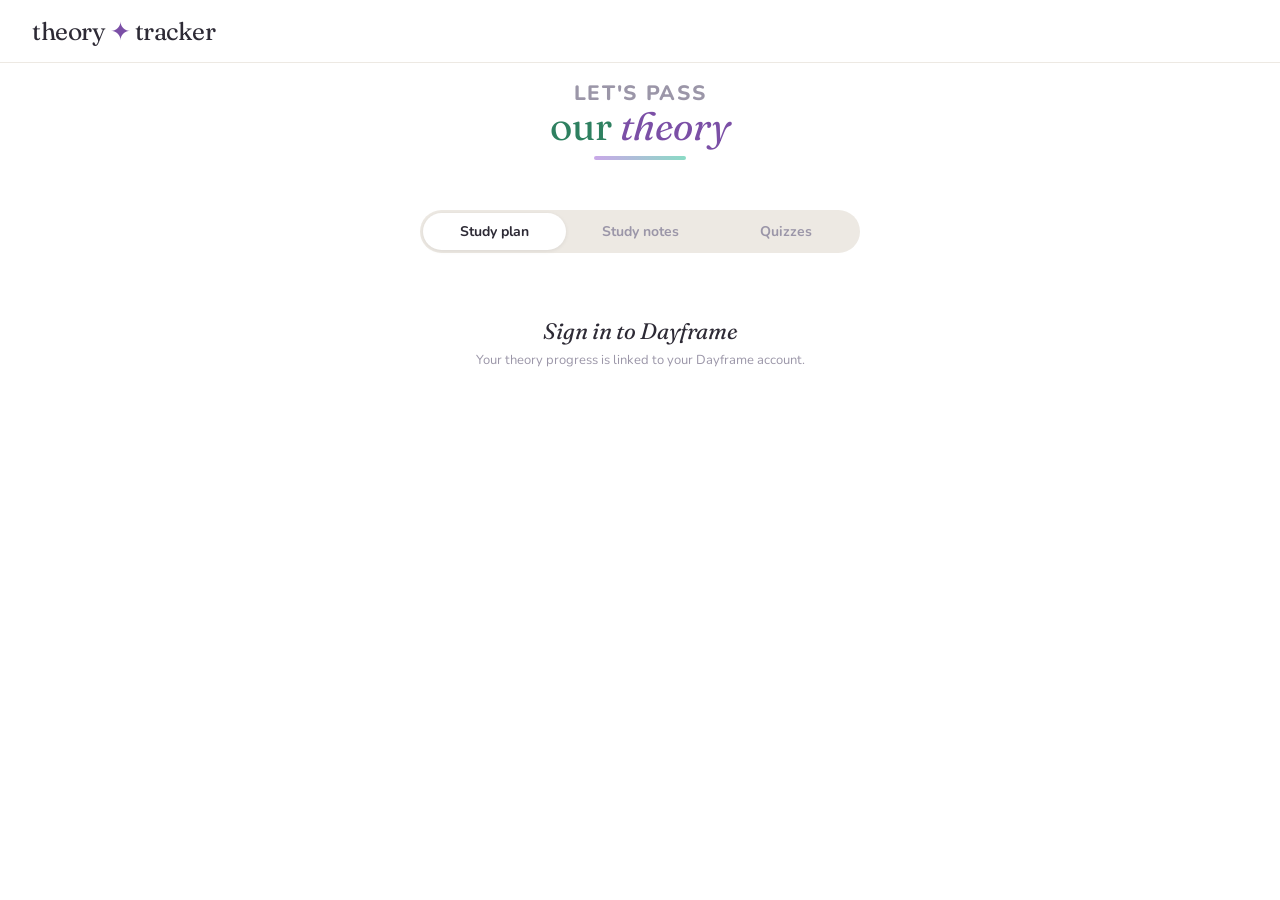
==== commit 75b30677: "Increase Theory Tracker text size and remove cream background" ====
--- a/driving/theory.html
+++ b/driving/theory.html
@@ -15,7 +15,7 @@
 <link rel="preconnect" href="https://fonts.googleapis.com">
 <link href="https://fonts.googleapis.com/css2?family=Fraunces:ital,opsz,wght@0,9..144,400;0,9..144,600;1,9..144,400&family=Nunito:wght@400;500;600;700&display=swap" rel="stylesheet">
 <style>
-:root{--bg:#FBF8F4;--white:#FFFFFF;--text:#2D2A35;--muted:#9B96A8;--border:#EDE9E3;
+:root{--bg:#FFFFFF;--white:#FFFFFF;--text:#2D2A35;--muted:#9B96A8;--border:#EDE9E3;
 --w1:#E8D5F5;--w1t:#7B4FA6;--w1b:#F5EDFB;--w2:#D5EEF5;--w2t:#2E7FA0;--w2b:#EAF7FB;
 --w3:#F5D5E8;--w3t:#A64F7B;--w3b:#FBE9F4;--w4:#F5E8D5;--w4t:#A67B4F;--w4b:#FBF2E9;
 --w5:#D5F5E8;--w5t:#2E8060;--w5b:#E9FBF4;--w6:#F0F5D5;--w6t:#6B7A30;--w6b:#F7FBE9;
@@ -185,6 +185,38 @@
 .no-user h3{font-family:"Fraunces",serif;font-size:1.4rem;font-weight:400;font-style:italic;color:var(--text);margin-bottom:6px;}
 .no-user p{color:var(--muted);font-size:13px;}
 @media(max-width:480px){.top-bar{padding:1rem 1.25rem;}.main{padding:0 1.25rem 5rem;}.vs-pct{font-size:2rem;}.reading-actions{grid-template-columns:1fr;}.mock-test-card,.weak-spot-card{flex-wrap:wrap;}.mock-start-btn{width:100%;text-align:center;}}
+
+/* Dayframe readability pass: larger tracker text + clean white canvas */
+body{font-size:16px;background:#fff;}
+.logo{font-size:1.55rem;}
+.main{max-width:760px;}
+.tabs{max-width:440px;}
+.tab-btn{font-size:14px;padding:9px 10px;}
+.welcome h2 .line-main{font-size:1.3rem;}
+.welcome h2 .line-accent{font-size:2.45rem;}
+.syncing{font-size:12px;}
+.banner{font-size:14px;}
+.wk-badge{font-size:12px;}
+.week-title-text{font-size:15px;}
+.week-prog{font-size:13px;}
+.task-label{font-size:15px;line-height:1.55;}
+.quick-link-btn{font-size:13px;padding:9px;}
+.log-btn{font-size:15px;padding:14px;}
+.nwc-title{font-size:15px;}
+.nwc-count{font-size:13px;}
+.topic-title{font-size:15px;}
+.topic-summary{font-size:13px;}
+.reading-back,.reading-crumb{font-size:14px;}
+.reading-h1{font-size:1.9rem;}
+.reading-summary{font-size:15px;}
+.key-facts-title{font-size:12px;}
+.key-fact-item{font-size:15px;}
+.note-heading{font-size:16px;}
+.note-body{font-size:15px;}
+.action-btn{font-size:14px;}
+.quiz-section-title{font-size:12px;}
+.mock-title{font-size:17px;}
+
 </style>
 </head>
 <body>
